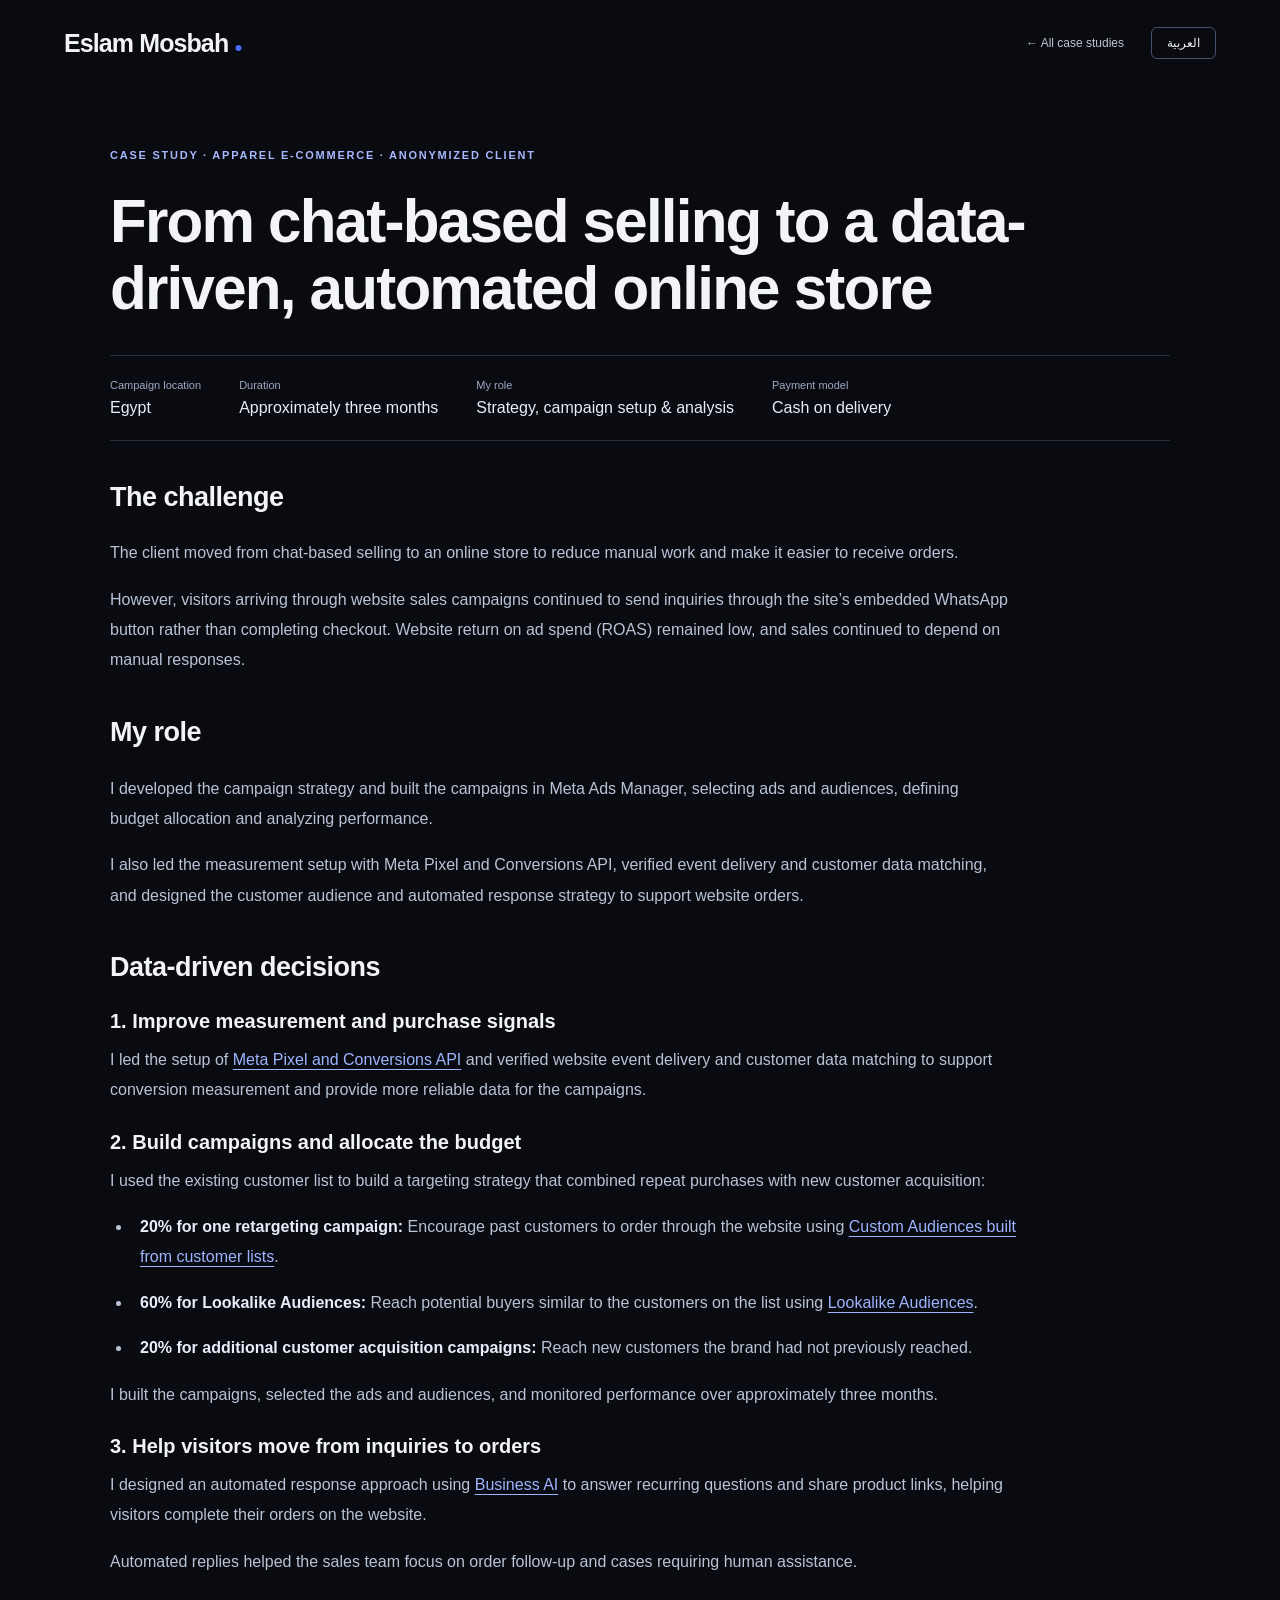
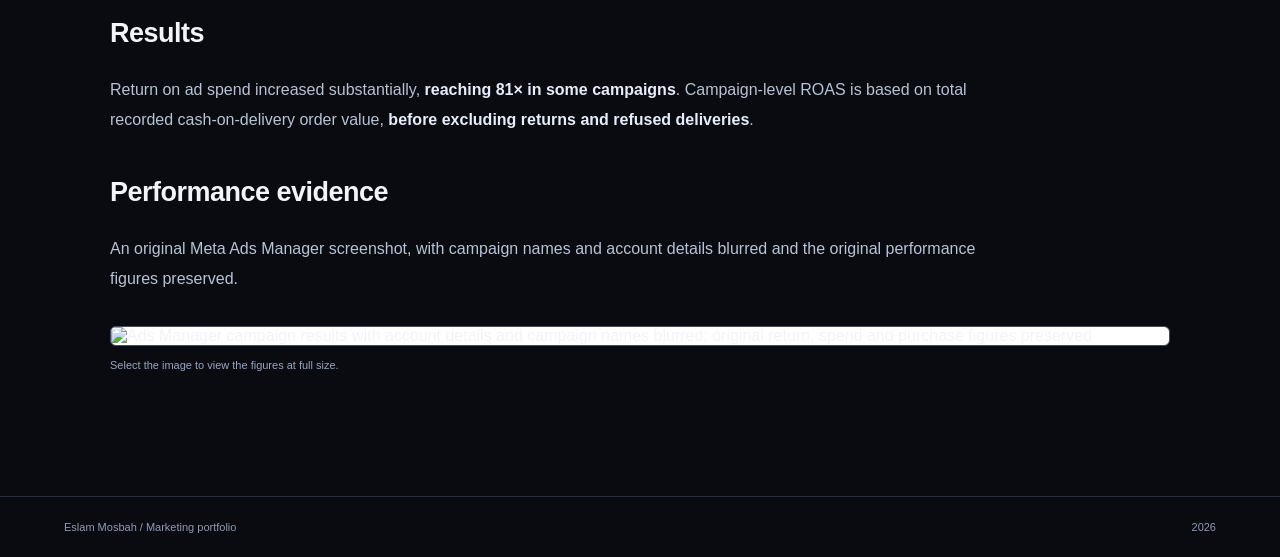
==== commerce-case.html @ dab6ac6f "Publish bilingual marketing portfolio pages" ====
<!doctype html><html lang="en" dir="ltr"><head><meta charset="utf-8"><meta name="viewport" content="width=device-width,initial-scale=1"><title>Data-driven online store case study | Eslam Mosbah</title><meta name="description" content="From chat-based selling to website orders through Meta Pixel, Conversions API, customer audiences and automated responses."><link rel="stylesheet" href="theme.css?v=205c03bab0"></head><body><header><a class="brand" href="index.html">Eslam Mosbah<span>●</span></a><nav><a class="back-link" href="index.html#work">← All case studies</a><button class="filter" id="caseLang" lang="ar">العربية</button></nav></header><main><article class="case-content" id="en">
<div class="eyebrow">CASE STUDY · APPAREL E-COMMERCE · ANONYMIZED CLIENT</div>
<h1>From chat-based selling to a data-driven, automated online store</h1>
<div class="facts"><span>Campaign location <b>Egypt</b></span><span>Duration <b>Approximately three months</b></span><span>My role <b>Strategy, campaign setup &amp; analysis</b></span><span>Payment model <b>Cash on delivery</b></span></div>
<section><h2>The challenge</h2><p>The client moved from chat-based selling to an online store to reduce manual work and make it easier to receive orders.</p><p>However, visitors arriving through website sales campaigns continued to send inquiries through the site’s embedded WhatsApp button rather than completing checkout. Website return on ad spend (ROAS) remained low, and sales continued to depend on manual responses.</p></section>
<section><h2>My role</h2><p>I developed the campaign strategy and built the campaigns in Meta Ads Manager, selecting ads and audiences, defining budget allocation and analyzing performance.</p><p>I also led the measurement setup with Meta Pixel and Conversions API, verified event delivery and customer data matching, and designed the customer audience and automated response strategy to support website orders.</p></section>
<section><h2>Data-driven decisions</h2>
<h3>1. Improve measurement and purchase signals</h3><p>I led the setup of <a class="term-link" href="https://www.facebookblueprint.com/student/activity/714073" target="_blank" rel="noopener noreferrer">Meta Pixel and Conversions API</a> and verified website event delivery and customer data matching to support conversion measurement and provide more reliable data for the campaigns.</p>
<h3>2. Build campaigns and allocate the budget</h3><p>I used the existing customer list to build a targeting strategy that combined repeat purchases with new customer acquisition:</p><ul>
<li><b>20% for one retargeting campaign:</b> Encourage past customers to order through the website using <a class="term-link" href="https://www.facebookblueprint.com/student/path/219694-define-audiences" target="_blank" rel="noopener noreferrer">Custom Audiences built from customer lists</a>.</li>
<li><b>60% for Lookalike Audiences:</b> Reach potential buyers similar to the customers on the list using <a class="term-link" href="https://www.facebookblueprint.com/student/path/219694-define-audiences" target="_blank" rel="noopener noreferrer">Lookalike Audiences</a>.</li>
<li><b>20% for additional customer acquisition campaigns:</b> Reach new customers the brand had not previously reached.</li>
</ul><p>I built the campaigns, selected the ads and audiences, and monitored performance over approximately three months.</p>
<h3>3. Help visitors move from inquiries to orders</h3><p>I designed an automated response approach using <a class="term-link" href="https://about.fb.com/news/2025/07/centralized-campaigns-ai-support-businesses-whatsapp/" target="_blank" rel="noopener noreferrer">Business AI</a> to answer recurring questions and share product links, helping visitors complete their orders on the website.</p><p>Automated replies helped the sales team focus on order follow-up and cases requiring human assistance.</p>
</section>
<section><h2>Results</h2><p>Return on ad spend increased substantially, <b>reaching 81× in some campaigns</b>. Campaign-level ROAS is based on total recorded cash-on-delivery order value, <b>before excluding returns and refused deliveries</b>.</p></section>
<section><h2>Performance evidence</h2><p>An original Meta Ads Manager screenshot, with campaign names and account details blurred and the original performance figures preserved.</p><figure><a href="assets/campaign-results-blurred.png" target="_blank" rel="noopener"><img src="assets/campaign-results-blurred.png" alt="Ads Manager campaign results with account details and campaign names blurred; original return, spend and purchase figures preserved" loading="lazy"></a><figcaption>Select the image to view the figures at full size.</figcaption></figure></section>
</article><article class="case-content" id="ar" hidden>
<div class="eyebrow">دراسة حالة · تجارة إلكترونية للملابس · عميل مجهّل الهوية</div>
<h1>من البيع بالمحادثات إلى متجر إلكتروني مدعوم بالبيانات والأتمتة</h1>
<div class="facts"><span>مكان الحملة <b>مصر</b></span><span>المدة <b>نحو ثلاثة أشهر</b></span><span>دوري <b>الاستراتيجية وبناء الحملات والتحليل</b></span><span>نموذج الدفع <b>الدفع عند الاستلام</b></span></div>
<section><h2>التحدي</h2><p>انتقل العميل من البيع عبر المحادثات إلى متجر إلكتروني بهدف تقليل العمل اليدوي وتسهيل استقبال الطلبات.</p><p>لكن زوار حملات مبيعات الموقع استمروا في إرسال الاستفسارات عبر زر واتساب المدمج في الموقع بدلًا من إتمام الطلب. ظل العائد على الإنفاق الإعلاني منخفضًا، واستمر اعتماد المبيعات على الردود البشرية.</p></section>
<section><h2>دوري</h2><p>وضعتُ استراتيجية الحملات وتولّيتُ بناءها داخل Meta Ads Manager، واختيار الإعلانات والجماهير، وتحديد توزيع الميزانية، وتحليل الأداء.</p><p>قدتُ أيضًا إعداد القياس باستخدام Meta Pixel وConversions API، وتحقّقتُ من وصول الأحداث ومطابقة بيانات العملاء، ووضعتُ استراتيجية توظيف قوائم العملاء وأتمتة الردود لدعم إتمام الطلبات عبر الموقع.</p></section>
<section><h2>القرارات المبنية على البيانات</h2>
<h3>1. تحسين القياس وإشارات الشراء</h3><p>قدتُ ربط <a class="term-link" href="https://www.facebookblueprint.com/student/activity/714073" target="_blank" rel="noopener noreferrer">Meta Pixel وConversions API</a>، وتحقّقتُ من وصول أحداث الموقع ومطابقة بيانات العملاء، لدعم قياس التحويلات وتوفير بيانات أكثر موثوقية للحملات.</p>
<h3>2. بناء الحملات وتوزيع الميزانية</h3><p>وظّفتُ قائمة العملاء السابقين لبناء استراتيجية استهداف تجمع بين إعادة الشراء واستقطاب عملاء جدد:</p><ul>
<li><b>20% لحملة واحدة لإعادة الاستهداف:</b> لتشجيع العملاء السابقين على الطلب عبر الموقع باستخدام <a class="term-link" href="https://www.facebookblueprint.com/student/path/219694-define-audiences" target="_blank" rel="noopener noreferrer">الجماهير المخصصة من قوائم العملاء</a>.</li>
<li><b>60% للجماهير المشابهة:</b> للوصول إلى مشترين محتملين يشبهون العملاء الموجودين في القائمة باستخدام <a class="term-link" href="https://www.facebookblueprint.com/student/path/219694-define-audiences" target="_blank" rel="noopener noreferrer">Lookalike Audiences</a>.</li>
<li><b>20% لحملات استقطاب إضافية:</b> للوصول إلى عملاء جدد لم تصل إليهم العلامة التجارية من قبل.</li>
</ul><p>تولّيتُ بناء الحملات واختيار الإعلانات والجماهير، ومتابعة الأداء خلال فترة امتدت نحو ثلاثة أشهر.</p>
<h3>3. تسهيل الانتقال من الاستفسار إلى الطلب</h3><p>وضعتُ مسارًا لأتمتة الردود باستخدام <a class="term-link" href="https://about.fb.com/news/2025/07/centralized-campaigns-ai-support-businesses-whatsapp/" target="_blank" rel="noopener noreferrer">Business AI</a> للإجابة عن الأسئلة المتكررة وإرسال روابط المنتجات، بما يساعد الزوار على استكمال طلباتهم عبر الموقع.</p><p>ساعدت أتمتة الردود على توجيه وقت فريق المبيعات إلى متابعة الطلبات والحالات التي تحتاج إلى تدخل بشري.</p>
</section>
<section><h2>النتائج</h2><p>ارتفع العائد على الإنفاق الإعلاني بصورة كبيرة، ووصل في بعض الحملات إلى <b>81×</b>. يُحسب العائد على مستوى الحملات من إجمالي قيمة الطلبات المسجّلة بنظام الدفع عند الاستلام، <b>قبل استبعاد المرتجعات والطلبات المرفوض استلامها</b>.</p></section>
<section><h2>دليل الأداء</h2><p>صورة أصلية من Meta Ads Manager، مع تمويه أسماء الحملات وبيانات الحساب، والإبقاء على أرقام الأداء الأصلية.</p><figure><a href="assets/campaign-results-blurred.png" target="_blank" rel="noopener"><img src="assets/campaign-results-blurred.png" alt="نتائج مدير الإعلانات بعد تمويه أسماء الحملات والحساب، مع إبقاء العائد والإنفاق والمشتريات كما في الأصل" loading="lazy"></a><figcaption>اضغط على الصورة لعرض الأرقام بالحجم الكامل.</figcaption></figure></section>
</article></main><footer><span id="foot">Eslam Mosbah / Marketing portfolio</span><span>2026</span></footer><script>let lang="en";function changeLang(next){lang=next;document.documentElement.lang=lang;document.documentElement.dir=lang==="ar"?"rtl":"ltr";document.getElementById("en").hidden=lang!=="en";document.getElementById("ar").hidden=lang!=="ar";const b=document.getElementById("caseLang");b.textContent=lang==="en"?"العربية":"English";b.lang=lang==="en"?"ar":"en";b.setAttribute("aria-label",lang==="en"?"التبديل إلى العربية":"Switch to English");document.querySelector(".brand").firstChild.textContent=lang==="en"?"Eslam Mosbah":"إسلام مصباح";document.querySelector(".back-link").textContent=lang==="en"?"← All case studies":"جميع دراسات الحالة →";document.querySelector(".back-link").href=lang==="ar"?"index.html?lang=ar#work":"index.html#work";document.querySelector(".brand").href=lang==="ar"?"index.html?lang=ar":"index.html";document.getElementById("foot").textContent=lang==="en"?"Eslam Mosbah / Marketing portfolio":"إسلام مصباح / بورتفوليو تسويقي";document.title=lang==="en"?"Data-driven online store case study | Eslam Mosbah":"دراسة حالة متجر مدعوم بالبيانات والأتمتة | إسلام مصباح";history.replaceState(null,"",lang==="ar"?"?lang=ar":location.pathname)}document.getElementById("caseLang").onclick=()=>changeLang(lang==="en"?"ar":"en");changeLang(new URLSearchParams(location.search).get("lang")==="ar"?"ar":"en");</script></body></html>
---- theme.css ----
@import url('https://fonts.googleapis.com/css2?family=Barlow+Condensed:wght@600;700&family=IBM+Plex+Sans+Arabic:wght@400;500;600;700&display=swap');
:root{--bg:#090b10;--panel:#11151e;--ink:#f2f4fa;--muted:#a4adbd;--accent:#4c6bff;--pale:#a8b8ff;--line:#28303e;--font:Arial,sans-serif}*{box-sizing:border-box}html{scroll-behavior:smooth;scroll-padding-top:25px}body{margin:0;background:var(--bg);color:var(--ink);font-family:var(--font);-webkit-font-smoothing:antialiased}html[lang=ar]{--font:'IBM Plex Sans Arabic',Tahoma,sans-serif}a{color:inherit;text-decoration:none}button,input,textarea{font:inherit}button{cursor:pointer}a:focus-visible,button:focus-visible{outline:3px solid #a8b8ff;outline-offset:6px}button:disabled{cursor:not-allowed}::selection{background:#4c6bff;color:white}.topnote{font-size:11px;color:#b0b9ce;border-bottom:1px solid var(--line);padding:11px 5%;text-align:center;letter-spacing:.035em}header{max-width:1440px;margin:auto;display:flex;align-items:center;justify-content:space-between;gap:25px;padding:27px 5%}.brand{font-weight:700;letter-spacing:-.9px;font-size:25px;white-space:nowrap}.brand span{font-size:14px;color:var(--accent);margin-inline-start:6px}nav{display:flex;align-items:center;gap:27px;font-size:13px}nav a{color:#bcc3d2}nav a:hover{color:white}.filter{color:var(--ink);background:transparent;border:1px solid #46516a;border-radius:6px;padding:8px 15px;font-size:12px}main{max-width:1440px;padding:0 5%;margin:auto}.hero{display:grid;grid-template-columns:1.45fr 1fr;align-items:center;gap:7%;padding:75px 0 90px}.eyebrow{font-size:11px;letter-spacing:.16em;line-height:1.8;color:var(--pale);font-weight:600}h1,h2,h3,p{margin-top:0}h1{font-family:'Barlow Condensed',Arial,sans-serif;font-size:clamp(65px,7.8vw,112px);font-weight:700;line-height:.98;letter-spacing:-2px;margin:24px 0 30px}h1 em{font-style:normal;color:#6d88ff}html[lang=ar] h1{font-family:var(--font);font-size:clamp(45px,5.7vw,80px);line-height:1.35;letter-spacing:-1.3px}p{color:var(--muted);font-size:16px;line-height:1.8}.intro{max-width:550px;font-size:17px;margin-bottom:24px}.cta{display:inline-flex;align-items:center;justify-content:center;gap:28px;background:var(--accent);color:white;border:1px solid var(--accent);padding:15px 23px;font-size:14px;font-weight:700;border-radius:5px;transition:background .2s,transform .2s}.cta:hover{background:#3856e9;transform:translateY(-2px)}.cv-link{display:inline-block;color:#c7d2ff;font-size:12px;padding:15px 0;text-decoration:underline;text-underline-offset:6px;margin-inline-start:22px}.art{direction:ltr;background:linear-gradient(150deg,#141c38,#10141e 65%);border:1px solid #394b80;padding:25px 27px;min-height:415px;position:relative;overflow:hidden;box-shadow:12px 12px 0 #101831}.art:after{content:'';position:absolute;width:180px;height:180px;right:-100px;top:30px;border:35px solid #4c6bff20;border-radius:50%;pointer-events:none}.strategy-top{display:flex;justify-content:space-between;align-items:center;font:10px Arial;letter-spacing:.13em;color:#a7b7ec;border-bottom:1px solid #33405e;padding-bottom:22px}.status-dot{width:7px;height:7px;background:#7690ff;border-radius:50%;box-shadow:0 0 20px #4c6bff}.strategy-statement{font-size:25px;color:#e4e9f7;line-height:1.5;margin:28px 0 24px;letter-spacing:-.6px}.strategy-statement b{color:#90a5ff}.strategy-route>div{display:flex;align-items:center;gap:18px;border-top:1px solid #2c3852;padding:15px 0}.strategy-route span{font:11px Arial;color:#8096e0}.strategy-route strong{font-size:14px;font-weight:500}.strategy-bottom{font:9px Arial;color:#8290aa;letter-spacing:.1em;margin-top:17px}html[lang=ar] .art{direction:rtl}.strip{display:flex;align-items:center;justify-content:space-between;gap:20px;border-block:1px solid var(--line);padding:22px 0;font-size:12px;color:#b6c1dc}.strip span:last-child{color:#879eff}.section{padding:90px 0}.sectionhead{display:flex;justify-content:space-between;align-items:end;margin-bottom:35px}h2{font-size:clamp(29px,3.6vw,47px);line-height:1.25;letter-spacing:-1.2px;margin:12px 0 24px}.featured-case{display:grid;grid-template-columns:.9fr 1.1fr;gap:45px;padding:30px 0;border-top:1px solid var(--line);align-items:center}.featured-case:last-child{border-bottom:1px solid var(--line)}.featured-case>div:last-child{padding:5px 16px 5px 0;min-width:0}.featured-case h3{font-size:clamp(24px,2.55vw,35px);line-height:1.27;letter-spacing:-.7px;margin:16px 0}.featured-case p{font-size:14px;line-height:1.8;margin:0 0 16px;max-width:600px}.featured-case strong{display:block;color:#bdcaff;font-size:13px;line-height:1.8;font-weight:500;max-width:600px}.featured-case .read-case{margin:22px 0 0;font-size:12px;font-weight:700;color:white;text-decoration:underline;text-underline-offset:6px}.case-poster{min-height:300px;padding:25px 28px;display:flex;flex-direction:column;justify-content:space-between;position:relative;overflow:hidden;transition:transform .3s,border-color .3s;border:1px solid transparent}.featured-case:hover .case-poster{transform:translateY(-4px);border-color:#8398ff}.poster-top{display:flex;justify-content:space-between;font:10px Arial;letter-spacing:.12em}.poster-top span:last-child{font-size:20px;line-height:.5}.poster-main{display:flex;flex-direction:column;position:relative;z-index:1}.poster-value{font-family:'Barlow Condensed',Arial,sans-serif;font-size:105px;line-height:1.1;letter-spacing:-3px;font-weight:700;text-align:start}.poster-label{font-size:14px;margin-top:5px}.poster-bottom{font:10px Arial;letter-spacing:.05em;padding-top:20px}.creative{background:#4058df;color:#fff}.creative:after{content:'';position:absolute;width:220px;height:220px;border:1px solid #a9b5ff70;border-radius:50%;right:-60px;top:45px;box-shadow:0 0 0 28px #91a1ff15,0 0 0 58px #91a1ff10}.commerce{background:#141b2b;color:#a4b6ff;border-color:#303f63}.commerce:after{content:'';position:absolute;bottom:0;right:20px;width:120px;height:230px;border-right:28px solid #4c6bff22;border-left:28px solid #4c6bff14;transform:skewY(-18deg)}.measurement{background:#b8c8ff;color:#111d47}.measurement:after{content:'';position:absolute;width:200px;height:200px;border:1px solid #233f8d35;right:-60px;top:55px;transform:rotate(45deg)}.measurement .poster-value{font-size:95px}.about{display:grid;grid-template-columns:1fr 1.2fr;gap:55px;padding:60px 45px;background:#111722;border-top:3px solid var(--accent);margin:10px 0 0}.about h2{font-size:35px;line-height:1.35}.about p{font-size:15px;color:#bcc5d6}.about>.cv-link{grid-column:1/-1;margin:0}.steps{display:grid;grid-template-columns:repeat(3,1fr);gap:38px;margin-top:40px}.step{padding-top:20px;border-top:1px solid var(--line)}.step span{color:#829bff;font-size:11px}.step h3{font-size:22px;margin:18px 0 12px}.step p{font-size:14px}.contact{padding:50px 0 90px;max-width:850px;margin:auto}.contact h2{font-size:44px}.contact p{max-width:630px}.linkedin-link{display:inline-block;color:#a3b6ff;font-size:14px;text-decoration:underline;text-underline-offset:6px;margin:0 0 30px}#contactForm{padding:30px;background:#10151f;border:1px solid #303b52}.contact-fields{display:grid;grid-template-columns:1fr 1fr;gap:22px;margin-bottom:22px}#contactForm label{display:block;font-size:13px;margin-bottom:10px;color:#dee5f4}#contactForm input:not([type=hidden]),#contactForm textarea{display:block;width:100%;font:inherit;border:1px solid #3a4660;border-radius:3px;padding:13px;color:white;background:#090d15;box-sizing:border-box}#contactForm textarea{resize:vertical;margin-bottom:15px}#contactForm input:focus,#contactForm textarea:focus{outline:2px solid #7d97ff;outline-offset:2px}#contactForm .form-note{font-size:11px;color:#929fb7;line-height:1.8;margin:10px 0 23px}#contactForm .cta{font:inherit;font-size:14px}#contactForm button:disabled{opacity:.5;cursor:not-allowed}.form-trap{display:none}#contactStatus{background:#1b2b52;color:#d0dcff;font-size:14px;padding:16px}footer{display:flex;gap:25px;justify-content:space-between;padding:24px 5%;border-top:1px solid var(--line);font-size:11px;color:#8d9bb3;max-width:1440px;margin:auto}[hidden]{display:none!important}
/* Case pages share the visual identity while keeping evidence unmodified. */
.case-content{max-width:1060px;margin:auto;padding:60px 0 80px}.case-content h1{font-family:Arial,sans-serif;font-size:clamp(37px,4.7vw,65px);line-height:1.12;letter-spacing:-1.8px;max-width:1020px;margin:22px 0 28px}html[lang=ar] .case-content h1{font-family:var(--font);font-size:clamp(34px,4.3vw,56px);line-height:1.45;letter-spacing:-.7px}.case-content .lead{font-size:18px;max-width:800px}.facts{display:flex;flex-wrap:wrap;gap:38px;border-block:1px solid var(--line);padding:23px 0;margin:32px 0 40px}.facts span{font-size:11px;color:#9caac3}.facts b{display:block;font-size:16px;color:#e4ebfa;margin-top:8px;font-weight:500}.case-content section{margin:40px 0}.case-content h2{font-size:27px;letter-spacing:-.5px}.case-content p,.case-content li{font-size:16px;line-height:1.9;max-width:900px;color:#b8c3d6}.case-content b{color:#e7edfb}.case-content ul{padding-inline-start:22px}.case-content li{margin:15px 0;padding-inline-start:8px}.term-link{color:#9eb4ff;text-decoration:underline;text-underline-offset:4px}.term-link:hover{color:white}figure{margin:32px 0}figure img{width:100%;height:auto;display:block;border:1px solid #3d4c66;border-radius:6px;background:#fff}figcaption{color:#97a6c0;font-size:11px;line-height:1.8;margin-top:10px}.table-wrap{overflow-x:auto}table{width:100%;border-collapse:collapse;text-align:start;font-size:14px}td,th{text-align:start;padding:17px;border-bottom:1px solid var(--line)}th{background:#18213a;color:#d2ddfa}td{color:#b3c1d9}.back-link{font-size:12px}.case-content h3{font-size:20px;margin:25px 0 12px}html[lang=ar] h2,html[lang=ar] h3{letter-spacing:0}html,body{overflow-x:clip}
@media(prefers-reduced-motion:reduce){html{scroll-behavior:auto}*,*:before,*:after{transition:none!important;animation:none!important}}
@media(max-width:1000px){.hero{gap:5%;grid-template-columns:1.2fr 1fr}.hero .cv-link{display:block;margin-inline-start:0}h1{font-size:80px}.art{padding:24px 20px;min-height:380px}.strategy-statement{font-size:22px}.featured-case{gap:30px}.poster-value{font-size:88px}.measurement .poster-value{font-size:80px}.about{gap:30px;padding:40px 30px}}
@media(max-width:700px){header{padding:22px 5%;gap:18px;flex-wrap:wrap}.brand{font-size:22px}nav{gap:18px;font-size:12px}.topnote{font-size:10px}.hero{grid-template-columns:1fr;padding:45px 0 50px;gap:40px}.hero h1{font-size:clamp(64px,13vw,88px);letter-spacing:-1.3px}.intro{font-size:15px}.hero .cv-link{display:inline-block;margin-inline-start:15px;font-size:11px}.art{min-height:350px;box-shadow:7px 7px 0 #101831}.strategy-statement{font-size:25px}.strip{flex-wrap:wrap;gap:15px;font-size:11px;padding:20px 0}.strip span{width:calc(50% - 10px)}.section{padding:60px 0}h2{font-size:34px}.featured-case{grid-template-columns:1fr;gap:22px;padding:25px 0 32px}.featured-case>div:last-child{padding:0}.featured-case h3{font-size:28px}.case-poster{min-height:270px}.poster-value{font-size:104px}.measurement .poster-value{font-size:90px}.about{grid-template-columns:1fr;padding:32px 24px;gap:18px}.about h2{font-size:30px;margin-bottom:0}.about>.cv-link{grid-column:auto}.steps{grid-template-columns:1fr;gap:18px}.step{padding-top:16px}.contact{padding:10px 0 65px}.contact h2{font-size:34px}#contactForm{padding:24px 20px}.contact-fields{grid-template-columns:1fr;gap:20px}.case-content{padding-top:38px}.case-content h1{font-size:38px;letter-spacing:-1px}.case-content h2{font-size:25px}.case-content p,.case-content li{font-size:15px}.facts{gap:22px}.facts span{flex-basis:calc(50% - 12px)}footer{flex-wrap:wrap;line-height:1.6}.eyebrow{font-size:10px}html[lang=ar] .hero h1{font-size:47px;line-height:1.4}html[lang=ar] .case-content h1{font-size:34px}}
@media(max-width:390px){nav{gap:13px}.hero .cv-link{display:block;margin-inline-start:0}.brand{font-size:21px}.poster-value{font-size:90px}.measurement .poster-value{font-size:78px}.case-poster{padding:22px}.hero h1{font-size:61px}}

/* Career scope sits beside the case studies as factual hiring context. */
.experience-highlights{display:grid;grid-template-columns:1fr 1fr 1.35fr;gap:30px;border-block:1px solid var(--line);padding:28px 0}.experience-highlights>div{display:flex;flex-direction:column;gap:10px;min-width:0}.experience-highlights strong{color:#b5c5ff;font-size:clamp(23px,2.5vw,34px);font-weight:600;line-height:1.25;text-align:start}.experience-highlights span{font-size:12px;line-height:1.8;color:var(--muted)}@media(max-width:700px){.experience-highlights{grid-template-columns:1fr;gap:22px;padding:25px 0}.experience-highlights>div+div{border-top:1px solid var(--line);padding-top:20px}.experience-highlights strong{font-size:28px}}
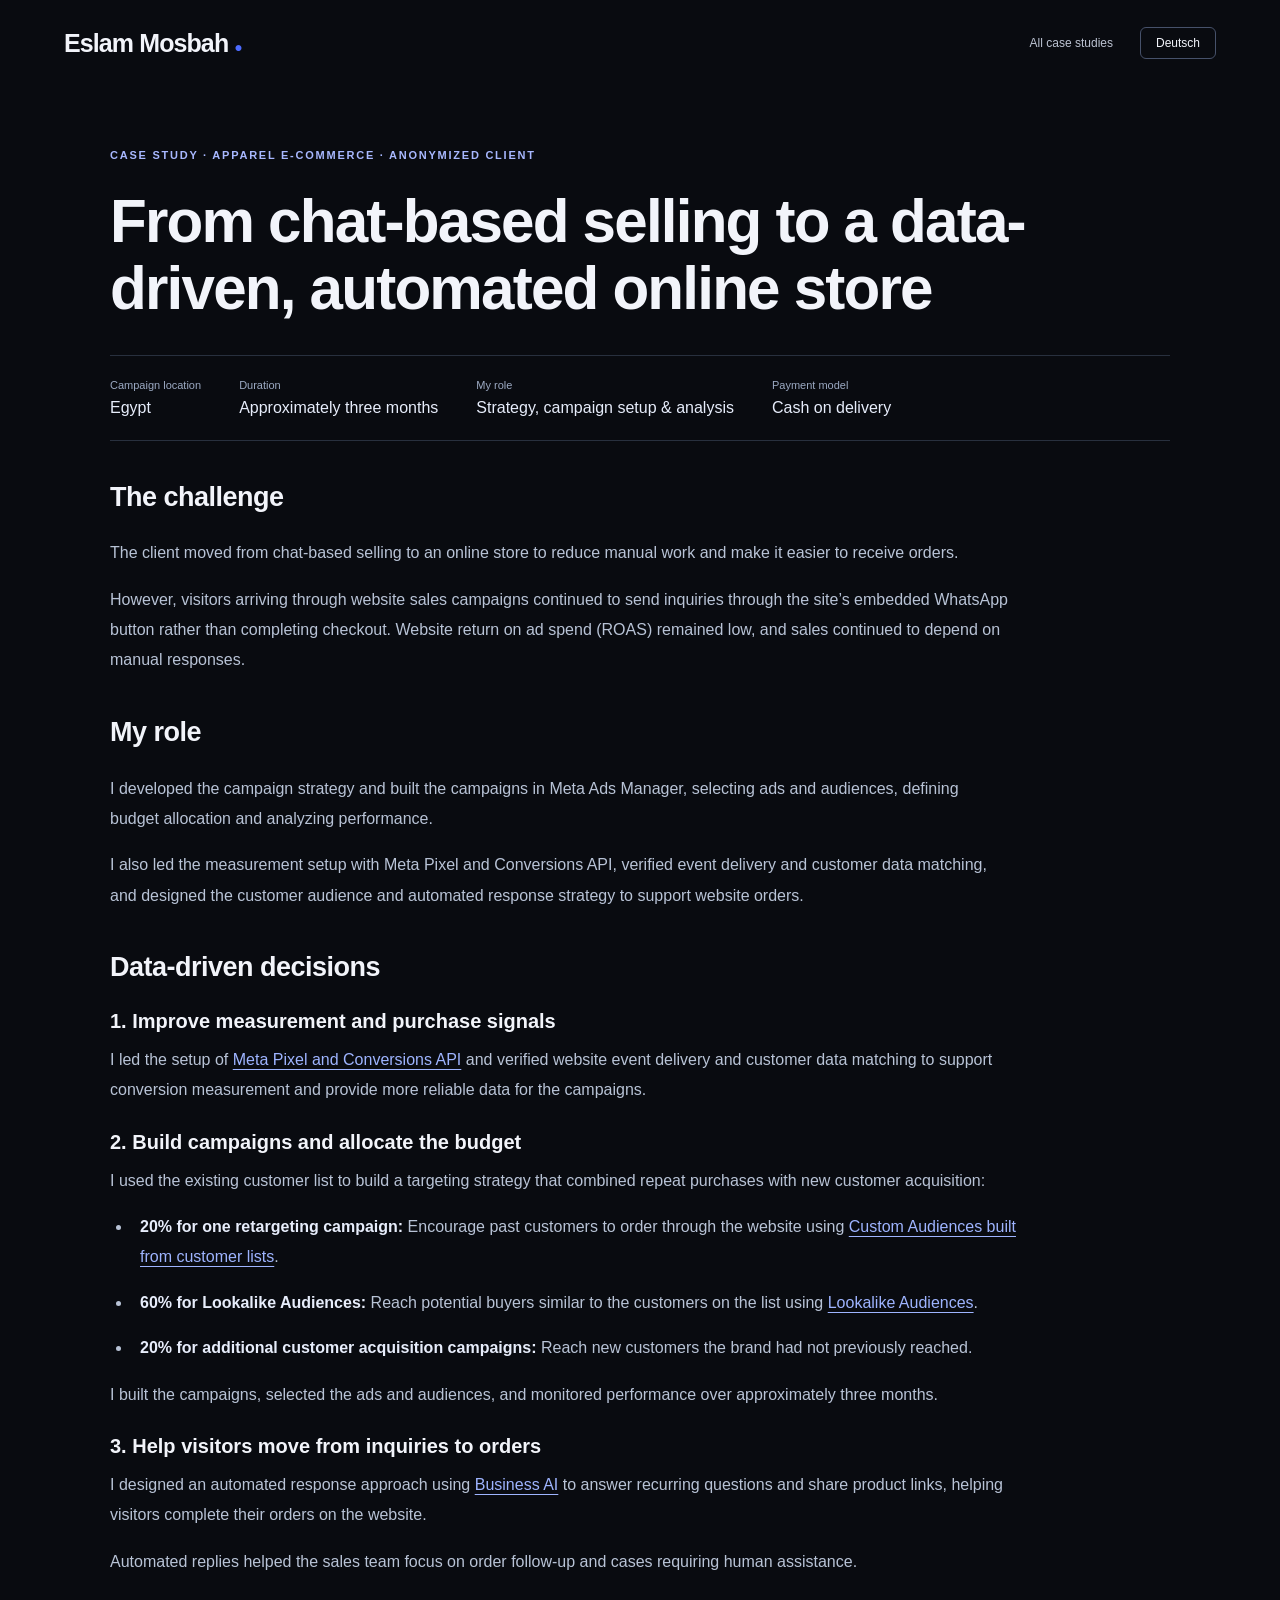
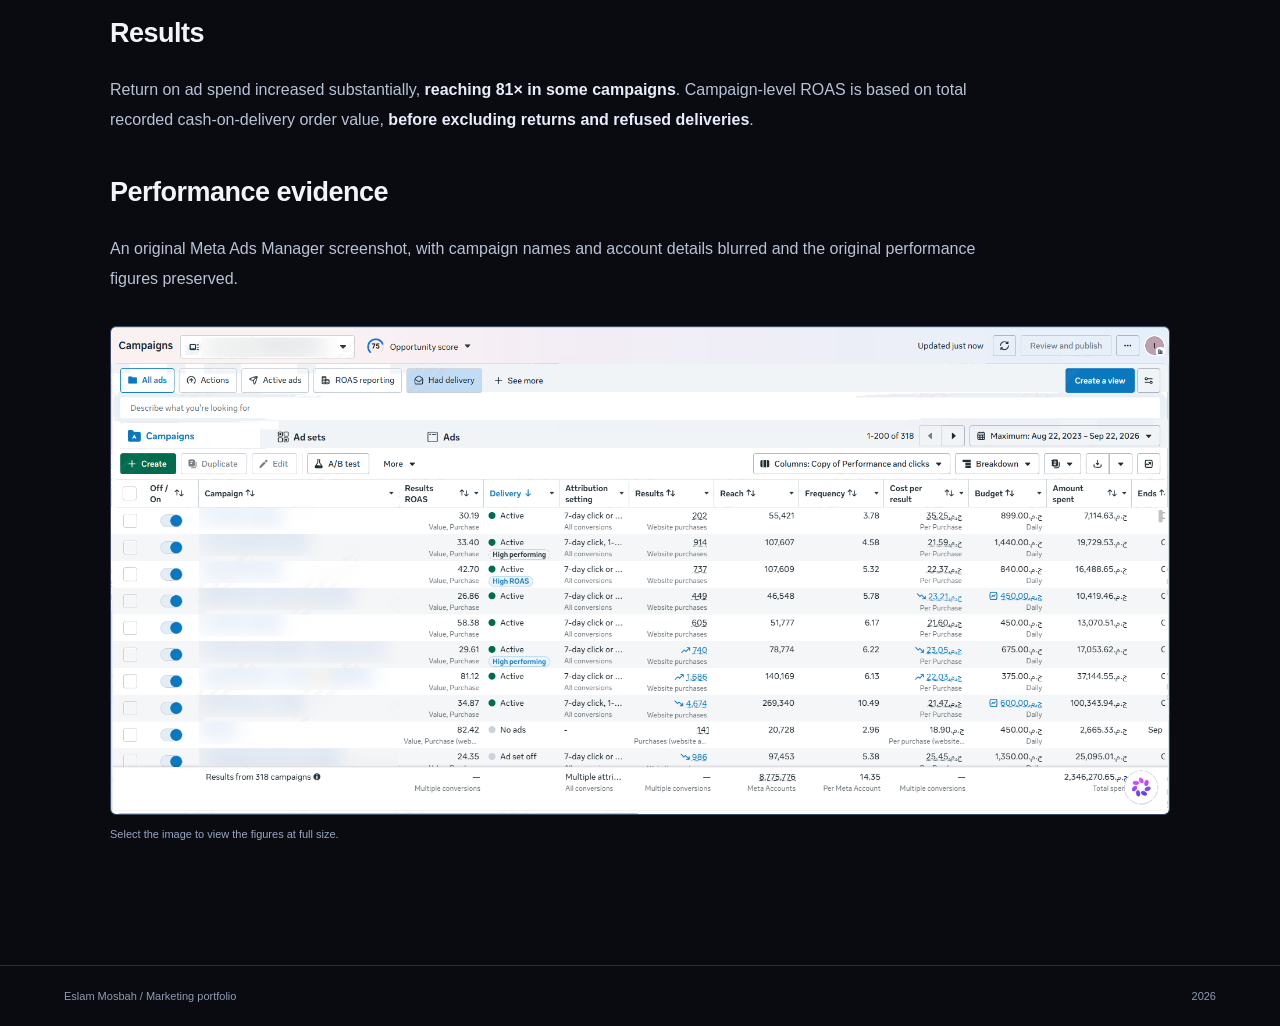
==== commit 0a1894e6: "Add German language; keep English default and archive Arabic in place" ====
--- a/commerce-case.html
+++ b/commerce-case.html
@@ -1,4 +1,4 @@
-<!doctype html><html lang="en" dir="ltr"><head><meta charset="utf-8"><meta name="viewport" content="width=device-width,initial-scale=1"><title>Data-driven online store case study | Eslam Mosbah</title><meta name="description" content="From chat-based selling to website orders through Meta Pixel, Conversions API, customer audiences and automated responses."><link rel="stylesheet" href="theme.css?v=205c03bab0"></head><body><header><a class="brand" href="index.html">Eslam Mosbah<span>●</span></a><nav><a class="back-link" href="index.html#work">← All case studies</a><button class="filter" id="caseLang" lang="ar">العربية</button></nav></header><main><article class="case-content" id="en">
+<!doctype html><html lang="en" dir="ltr"><head><meta charset="utf-8"><meta name="viewport" content="width=device-width,initial-scale=1"><title>Data-driven online store case study | Eslam Mosbah</title><meta name="description" content="From chat-based selling to website orders through Meta Pixel, Conversions API, customer audiences and automated responses."><link rel="stylesheet" href="theme.css?v=205c03bab0"></head><body data-title-en="Data-driven online store case study | Eslam Mosbah" data-title-de="Vom Verkauf per Chat zum datenbasierten, automatisierten Onlineshop | Eslam Mosbah"><header><a class="brand" href="index.html">Eslam Mosbah<span>●</span></a><nav><a class="back-link" href="index.html#work">← All case studies</a><button class="filter" id="caseLang" lang="de" aria-label="Switch to German">Deutsch</button></nav></header><main><article class="case-content" id="en">
 <div class="eyebrow">CASE STUDY · APPAREL E-COMMERCE · ANONYMIZED CLIENT</div>
 <h1>From chat-based selling to a data-driven, automated online store</h1>
 <div class="facts"><span>Campaign location <b>Egypt</b></span><span>Duration <b>Approximately three months</b></span><span>My role <b>Strategy, campaign setup &amp; analysis</b></span><span>Payment model <b>Cash on delivery</b></span></div>
@@ -15,6 +15,23 @@
 </section>
 <section><h2>Results</h2><p>Return on ad spend increased substantially, <b>reaching 81× in some campaigns</b>. Campaign-level ROAS is based on total recorded cash-on-delivery order value, <b>before excluding returns and refused deliveries</b>.</p></section>
 <section><h2>Performance evidence</h2><p>An original Meta Ads Manager screenshot, with campaign names and account details blurred and the original performance figures preserved.</p><figure><a href="assets/campaign-results-blurred.png" target="_blank" rel="noopener"><img src="assets/campaign-results-blurred.png" alt="Ads Manager campaign results with account details and campaign names blurred; original return, spend and purchase figures preserved" loading="lazy"></a><figcaption>Select the image to view the figures at full size.</figcaption></figure></section>
+</article><article class="case-content" id="de" lang="de" hidden="hidden">
+<div class="eyebrow">FALLSTUDIE · MODE-E-COMMERCE · ANONYMISIERTER KUNDE</div>
+<h1>Vom Verkauf per Chat zum datenbasierten, automatisierten Onlineshop</h1>
+<div class="facts"><span>Kampagnenmarkt <b>Ägypten</b></span><span>Dauer <b>Etwa drei Monate</b></span><span>Meine Rolle <b>Strategie, Kampagnenaufbau und Analyse</b></span><span>Zahlungsmodell <b>Nachnahme</b></span></div>
+<section><h2>Die Herausforderung</h2><p>Der Kunde wechselte vom Verkauf per Chat zu einem Onlineshop, um manuelle Arbeit zu reduzieren und Bestellungen einfacher entgegenzunehmen.</p><p>Besucher aus Website-Verkaufskampagnen nutzten jedoch weiterhin den integrierten WhatsApp-Button für Anfragen, statt den Kauf abzuschließen. Der Website-ROAS blieb niedrig, und Verkäufe waren weiterhin auf manuelle Antworten angewiesen.</p></section>
+<section><h2>Meine Rolle</h2><p>Ich entwickelte die Kampagnenstrategie und baute die Kampagnen im Meta Ads Manager auf. Dabei wählte ich Anzeigen und Zielgruppen aus, legte die Budgetverteilung fest und analysierte die Performance.</p><p>Außerdem leitete ich die Einrichtung der Messung mit Meta Pixel und Conversions API, prüfte die Übermittlung der Events und den Abgleich der Kundendaten und entwickelte die Zielgruppen- und Antwortautomatisierungsstrategie zur Unterstützung von Website-Bestellungen.</p></section>
+<section><h2>Datenbasierte Entscheidungen</h2>
+<h3>1. Messung und Kaufsignale verbessern</h3><p>Ich leitete die Einrichtung von <a class="term-link" href="https://www.facebookblueprint.com/student/activity/714073" target="_blank" rel="noopener noreferrer">Meta Pixel und Conversions API</a> und prüfte die Übermittlung der Website-Events sowie den Abgleich der Kundendaten. So unterstützten wir die Conversion-Messung und stellten verlässlichere Daten für die Kampagnen bereit.</p>
+<h3>2. Kampagnen aufbauen und Budget verteilen</h3><p>Auf Basis der bestehenden Kundenliste entwickelte ich eine Targeting-Strategie, die Wiederkäufe und Neukundengewinnung verband:</p><ul>
+<li><b>20 % für eine Retargeting-Kampagne:</b> Bisherige Kunden zu Bestellungen über die Website motivieren, mithilfe von <a class="term-link" href="https://www.facebookblueprint.com/student/path/219694-define-audiences" target="_blank" rel="noopener noreferrer">Custom Audiences aus Kundenlisten</a>.</li>
+<li><b>60 % für Lookalike Audiences:</b> Potenzielle Käufer erreichen, die den Kunden auf der Liste ähneln, mithilfe von <a class="term-link" href="https://www.facebookblueprint.com/student/path/219694-define-audiences" target="_blank" rel="noopener noreferrer">Lookalike Audiences</a>.</li>
+<li><b>20 % für weitere Kampagnen zur Neukundengewinnung:</b> Neue Kunden erreichen, die die Marke bisher nicht erreicht hatte.</li>
+</ul><p>Ich baute die Kampagnen auf, wählte Anzeigen und Zielgruppen aus und überwachte die Performance über etwa drei Monate.</p>
+<h3>3. Besucher von der Anfrage zur Bestellung führen</h3><p>Ich entwickelte einen automatisierten Antwortansatz mit <a class="term-link" href="https://about.fb.com/news/2025/07/centralized-campaigns-ai-support-businesses-whatsapp/" target="_blank" rel="noopener noreferrer">Business AI</a> zur Beantwortung wiederkehrender Fragen und zum Teilen von Produktlinks. Dies unterstützte Besucher beim Abschluss ihrer Website-Bestellungen.</p><p>Automatisierte Antworten halfen dem Vertriebsteam, sich auf die Bestellnachverfolgung und Fälle mit persönlichem Betreuungsbedarf zu konzentrieren.</p>
+</section>
+<section><h2>Ergebnisse</h2><p>Der Return on Ad Spend stieg deutlich und <b>erreichte in einigen Kampagnen 81×</b>. Der ROAS auf Kampagnenebene basiert auf dem gesamten erfassten Bestellwert bei Nachnahme, <b>vor Abzug von Retouren und verweigerten Annahmen</b>.</p></section>
+<section><h2>Performance-Nachweis</h2><p>Originalaufnahme aus dem Meta Ads Manager mit unkenntlich gemachten Kampagnennamen und Kontodaten. Die ursprünglichen Performance-Zahlen sind erhalten.</p><figure><a href="assets/campaign-results-blurred.png" target="_blank" rel="noopener"><img src="assets/campaign-results-blurred.png" alt="Kampagnennachweis mit unkenntlich gemachten Kundendaten" loading="lazy"></a><figcaption>Bild auswählen, um die Zahlen in voller Größe anzusehen.</figcaption></figure></section>
 </article><article class="case-content" id="ar" hidden>
 <div class="eyebrow">دراسة حالة · تجارة إلكترونية للملابس · عميل مجهّل الهوية</div>
 <h1>من البيع بالمحادثات إلى متجر إلكتروني مدعوم بالبيانات والأتمتة</h1>
@@ -32,4 +49,4 @@
 </section>
 <section><h2>النتائج</h2><p>ارتفع العائد على الإنفاق الإعلاني بصورة كبيرة، ووصل في بعض الحملات إلى <b>81×</b>. يُحسب العائد على مستوى الحملات من إجمالي قيمة الطلبات المسجّلة بنظام الدفع عند الاستلام، <b>قبل استبعاد المرتجعات والطلبات المرفوض استلامها</b>.</p></section>
 <section><h2>دليل الأداء</h2><p>صورة أصلية من Meta Ads Manager، مع تمويه أسماء الحملات وبيانات الحساب، والإبقاء على أرقام الأداء الأصلية.</p><figure><a href="assets/campaign-results-blurred.png" target="_blank" rel="noopener"><img src="assets/campaign-results-blurred.png" alt="نتائج مدير الإعلانات بعد تمويه أسماء الحملات والحساب، مع إبقاء العائد والإنفاق والمشتريات كما في الأصل" loading="lazy"></a><figcaption>اضغط على الصورة لعرض الأرقام بالحجم الكامل.</figcaption></figure></section>
-</article></main><footer><span id="foot">Eslam Mosbah / Marketing portfolio</span><span>2026</span></footer><script>let lang="en";function changeLang(next){lang=next;document.documentElement.lang=lang;document.documentElement.dir=lang==="ar"?"rtl":"ltr";document.getElementById("en").hidden=lang!=="en";document.getElementById("ar").hidden=lang!=="ar";const b=document.getElementById("caseLang");b.textContent=lang==="en"?"العربية":"English";b.lang=lang==="en"?"ar":"en";b.setAttribute("aria-label",lang==="en"?"التبديل إلى العربية":"Switch to English");document.querySelector(".brand").firstChild.textContent=lang==="en"?"Eslam Mosbah":"إسلام مصباح";document.querySelector(".back-link").textContent=lang==="en"?"← All case studies":"جميع دراسات الحالة →";document.querySelector(".back-link").href=lang==="ar"?"index.html?lang=ar#work":"index.html#work";document.querySelector(".brand").href=lang==="ar"?"index.html?lang=ar":"index.html";document.getElementById("foot").textContent=lang==="en"?"Eslam Mosbah / Marketing portfolio":"إسلام مصباح / بورتفوليو تسويقي";document.title=lang==="en"?"Data-driven online store case study | Eslam Mosbah":"دراسة حالة متجر مدعوم بالبيانات والأتمتة | إسلام مصباح";history.replaceState(null,"",lang==="ar"?"?lang=ar":location.pathname)}document.getElementById("caseLang").onclick=()=>changeLang(lang==="en"?"ar":"en");changeLang(new URLSearchParams(location.search).get("lang")==="ar"?"ar":"en");</script></body></html>+</article></main><footer><span id="foot">Eslam Mosbah / Marketing portfolio</span><span>2026</span></footer><script src="case-languages.js?v=317f58d99b"></script></body></html>
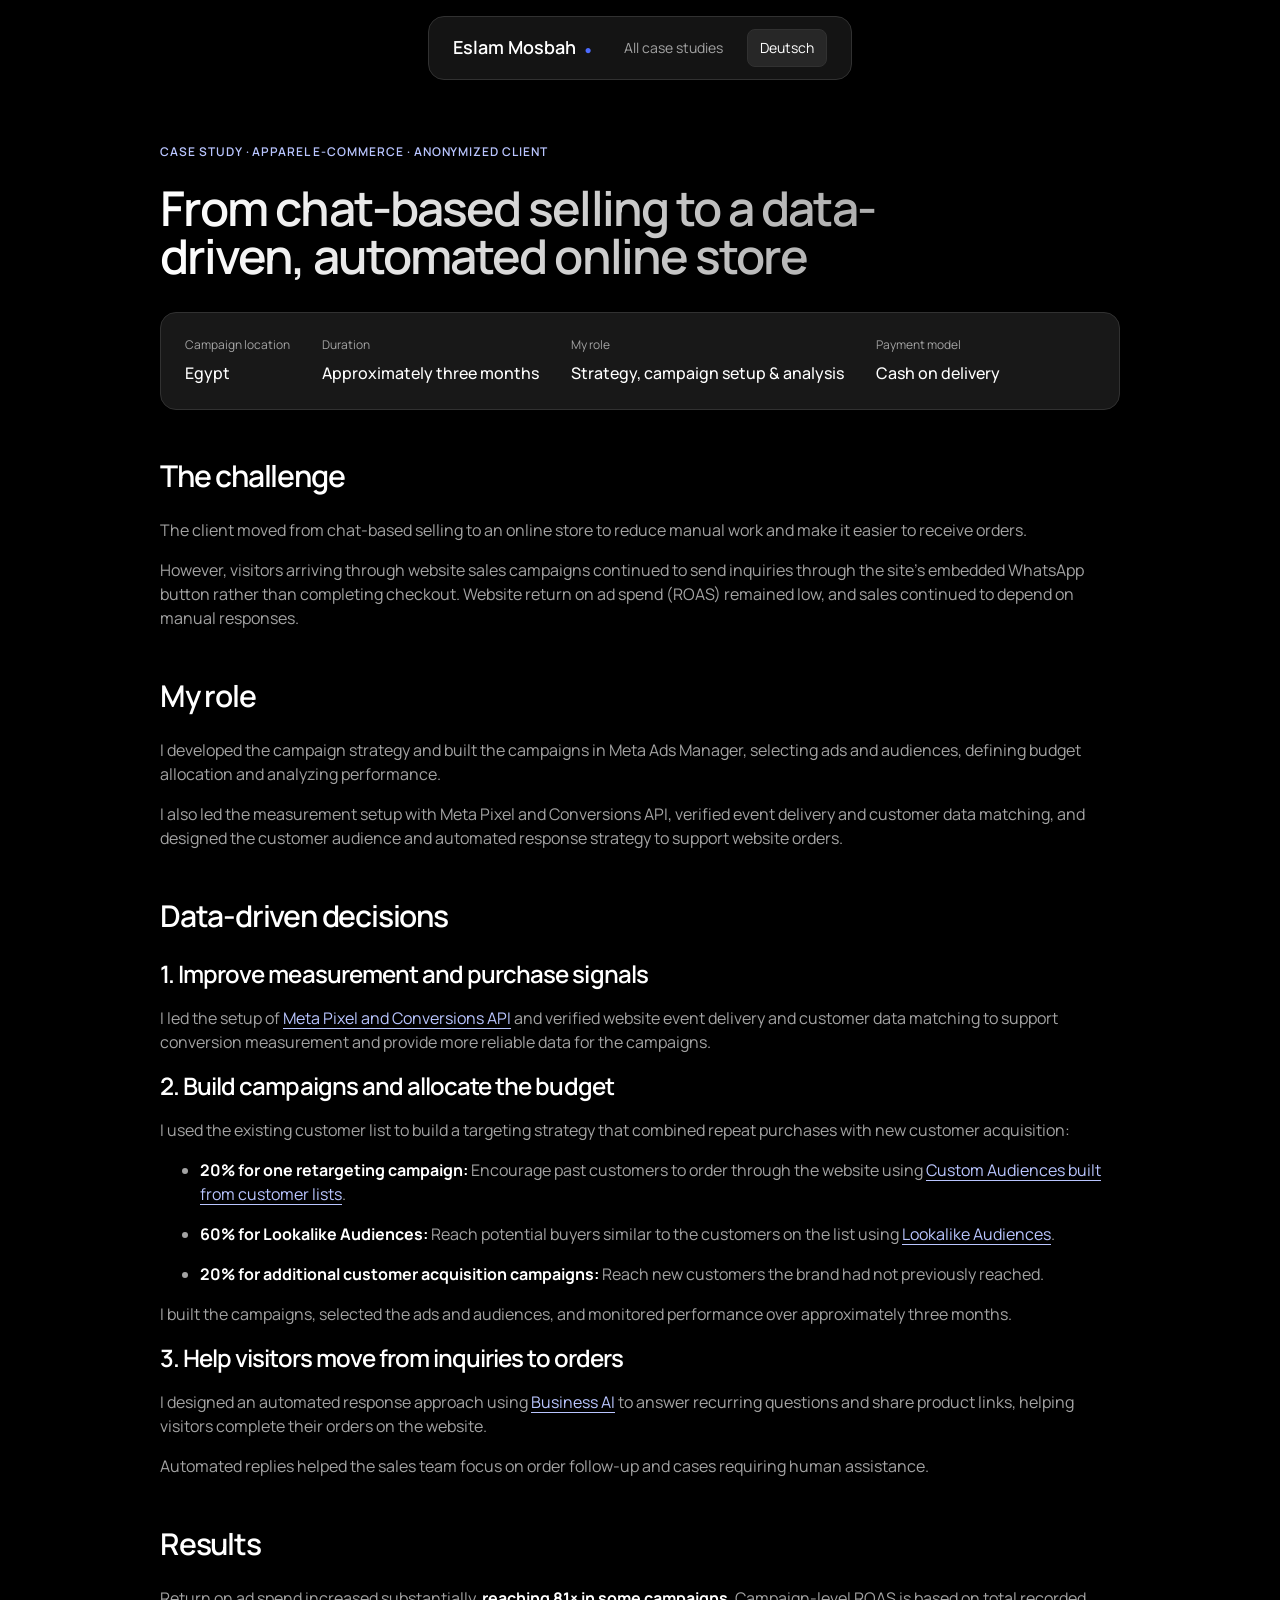
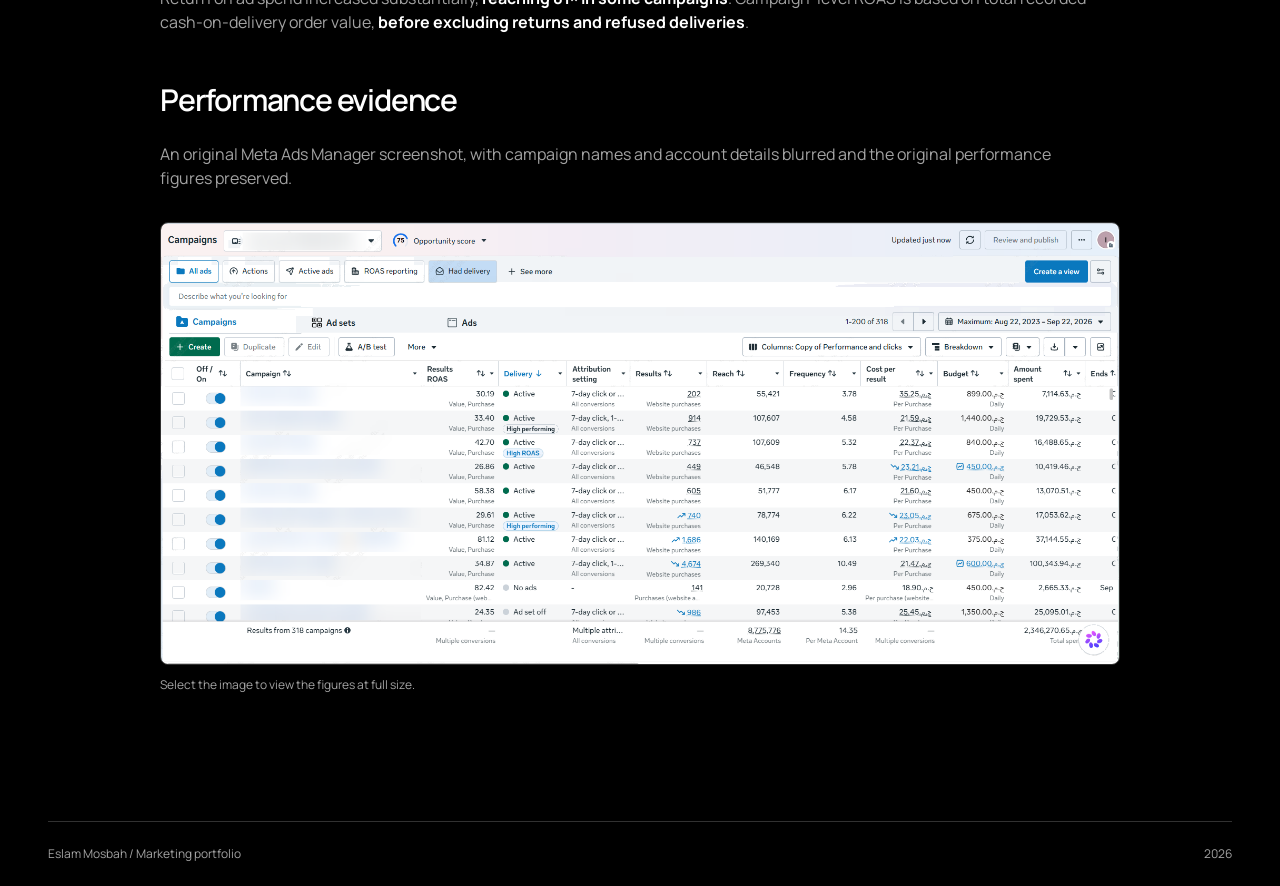
==== commit c002f0d1: "Redesign portfolio with original animated experience metrics" ====
--- a/commerce-case.html
+++ b/commerce-case.html
@@ -1,4 +1,12 @@
-<!doctype html><html lang="en" dir="ltr"><head><meta charset="utf-8"><meta name="viewport" content="width=device-width,initial-scale=1"><title>Data-driven online store case study | Eslam Mosbah</title><meta name="description" content="From chat-based selling to website orders through Meta Pixel, Conversions API, customer audiences and automated responses."><link rel="stylesheet" href="theme.css?v=205c03bab0"></head><body data-title-en="Data-driven online store case study | Eslam Mosbah" data-title-de="Vom Verkauf per Chat zum datenbasierten, automatisierten Onlineshop | Eslam Mosbah"><header><a class="brand" href="index.html">Eslam Mosbah<span>●</span></a><nav><a class="back-link" href="index.html#work">← All case studies</a><button class="filter" id="caseLang" lang="de" aria-label="Switch to German">Deutsch</button></nav></header><main><article class="case-content" id="en">
+<!doctype html><html lang="en" dir="ltr"><head><!-- Google Tag Manager -->
+<script async src="https://www.googletagmanager.com/gtm.js?id=GTM-W97NF8SJ"></script>
+<script>
+  window.dataLayer = window.dataLayer || [];
+  function gtag(){dataLayer.push(arguments);}
+  gtag('js', new Date());
+</script>
+<!-- End Google Tag Manager -->
+<meta charset="utf-8"><meta name="viewport" content="width=device-width,initial-scale=1"><title>Data-driven online store case study | Eslam Mosbah</title><meta name="description" content="From chat-based selling to website orders through Meta Pixel, Conversions API, customer audiences and automated responses."><link rel="stylesheet" href="theme.css?v=review-github"><link rel="icon" href="favicon.svg" type="image/svg+xml"></head><body data-title-en="Data-driven online store case study | Eslam Mosbah" data-title-de="Vom Verkauf per Chat zum datenbasierten, automatisierten Onlineshop | Eslam Mosbah"><header><a class="brand" href="index.html">Eslam Mosbah<span>●</span></a><nav><a class="back-link" href="index.html#work">← All case studies</a><button class="filter" id="caseLang" lang="de" aria-label="Switch to German">Deutsch</button></nav></header><main id="main-content"><article class="case-content" id="en">
 <div class="eyebrow">CASE STUDY · APPAREL E-COMMERCE · ANONYMIZED CLIENT</div>
 <h1>From chat-based selling to a data-driven, automated online store</h1>
 <div class="facts"><span>Campaign location <b>Egypt</b></span><span>Duration <b>Approximately three months</b></span><span>My role <b>Strategy, campaign setup &amp; analysis</b></span><span>Payment model <b>Cash on delivery</b></span></div>
@@ -49,4 +57,4 @@
 </section>
 <section><h2>النتائج</h2><p>ارتفع العائد على الإنفاق الإعلاني بصورة كبيرة، ووصل في بعض الحملات إلى <b>81×</b>. يُحسب العائد على مستوى الحملات من إجمالي قيمة الطلبات المسجّلة بنظام الدفع عند الاستلام، <b>قبل استبعاد المرتجعات والطلبات المرفوض استلامها</b>.</p></section>
 <section><h2>دليل الأداء</h2><p>صورة أصلية من Meta Ads Manager، مع تمويه أسماء الحملات وبيانات الحساب، والإبقاء على أرقام الأداء الأصلية.</p><figure><a href="assets/campaign-results-blurred.png" target="_blank" rel="noopener"><img src="assets/campaign-results-blurred.png" alt="نتائج مدير الإعلانات بعد تمويه أسماء الحملات والحساب، مع إبقاء العائد والإنفاق والمشتريات كما في الأصل" loading="lazy"></a><figcaption>اضغط على الصورة لعرض الأرقام بالحجم الكامل.</figcaption></figure></section>
-</article></main><footer><span id="foot">Eslam Mosbah / Marketing portfolio</span><span>2026</span></footer><script src="case-languages.js?v=317f58d99b"></script></body></html>+</article></main><footer><span id="foot">Eslam Mosbah / Marketing portfolio</span><span>2026</span></footer><script src="case-languages.js?v=317f58d99b"></script><script src="design.js"></script></body></html>
--- a/theme.css
+++ b/theme.css
@@ -1,11 +1,11 @@
-@import url('https://fonts.googleapis.com/css2?family=Barlow+Condensed:wght@600;700&family=IBM+Plex+Sans+Arabic:wght@400;500;600;700&display=swap');
-:root{--bg:#090b10;--panel:#11151e;--ink:#f2f4fa;--muted:#a4adbd;--accent:#4c6bff;--pale:#a8b8ff;--line:#28303e;--font:Arial,sans-serif}*{box-sizing:border-box}html{scroll-behavior:smooth;scroll-padding-top:25px}body{margin:0;background:var(--bg);color:var(--ink);font-family:var(--font);-webkit-font-smoothing:antialiased}html[lang=ar]{--font:'IBM Plex Sans Arabic',Tahoma,sans-serif}a{color:inherit;text-decoration:none}button,input,textarea{font:inherit}button{cursor:pointer}a:focus-visible,button:focus-visible{outline:3px solid #a8b8ff;outline-offset:6px}button:disabled{cursor:not-allowed}::selection{background:#4c6bff;color:white}.topnote{font-size:11px;color:#b0b9ce;border-bottom:1px solid var(--line);padding:11px 5%;text-align:center;letter-spacing:.035em}header{max-width:1440px;margin:auto;display:flex;align-items:center;justify-content:space-between;gap:25px;padding:27px 5%}.brand{font-weight:700;letter-spacing:-.9px;font-size:25px;white-space:nowrap}.brand span{font-size:14px;color:var(--accent);margin-inline-start:6px}nav{display:flex;align-items:center;gap:27px;font-size:13px}nav a{color:#bcc3d2}nav a:hover{color:white}.filter{color:var(--ink);background:transparent;border:1px solid #46516a;border-radius:6px;padding:8px 15px;font-size:12px}main{max-width:1440px;padding:0 5%;margin:auto}.hero{display:grid;grid-template-columns:1.45fr 1fr;align-items:center;gap:7%;padding:75px 0 90px}.eyebrow{font-size:11px;letter-spacing:.16em;line-height:1.8;color:var(--pale);font-weight:600}h1,h2,h3,p{margin-top:0}h1{font-family:'Barlow Condensed',Arial,sans-serif;font-size:clamp(65px,7.8vw,112px);font-weight:700;line-height:.98;letter-spacing:-2px;margin:24px 0 30px}h1 em{font-style:normal;color:#6d88ff}html[lang=ar] h1{font-family:var(--font);font-size:clamp(45px,5.7vw,80px);line-height:1.35;letter-spacing:-1.3px}p{color:var(--muted);font-size:16px;line-height:1.8}.intro{max-width:550px;font-size:17px;margin-bottom:24px}.cta{display:inline-flex;align-items:center;justify-content:center;gap:28px;background:var(--accent);color:white;border:1px solid var(--accent);padding:15px 23px;font-size:14px;font-weight:700;border-radius:5px;transition:background .2s,transform .2s}.cta:hover{background:#3856e9;transform:translateY(-2px)}.cv-link{display:inline-block;color:#c7d2ff;font-size:12px;padding:15px 0;text-decoration:underline;text-underline-offset:6px;margin-inline-start:22px}.art{direction:ltr;background:linear-gradient(150deg,#141c38,#10141e 65%);border:1px solid #394b80;padding:25px 27px;min-height:415px;position:relative;overflow:hidden;box-shadow:12px 12px 0 #101831}.art:after{content:'';position:absolute;width:180px;height:180px;right:-100px;top:30px;border:35px solid #4c6bff20;border-radius:50%;pointer-events:none}.strategy-top{display:flex;justify-content:space-between;align-items:center;font:10px Arial;letter-spacing:.13em;color:#a7b7ec;border-bottom:1px solid #33405e;padding-bottom:22px}.status-dot{width:7px;height:7px;background:#7690ff;border-radius:50%;box-shadow:0 0 20px #4c6bff}.strategy-statement{font-size:25px;color:#e4e9f7;line-height:1.5;margin:28px 0 24px;letter-spacing:-.6px}.strategy-statement b{color:#90a5ff}.strategy-route>div{display:flex;align-items:center;gap:18px;border-top:1px solid #2c3852;padding:15px 0}.strategy-route span{font:11px Arial;color:#8096e0}.strategy-route strong{font-size:14px;font-weight:500}.strategy-bottom{font:9px Arial;color:#8290aa;letter-spacing:.1em;margin-top:17px}html[lang=ar] .art{direction:rtl}.strip{display:flex;align-items:center;justify-content:space-between;gap:20px;border-block:1px solid var(--line);padding:22px 0;font-size:12px;color:#b6c1dc}.strip span:last-child{color:#879eff}.section{padding:90px 0}.sectionhead{display:flex;justify-content:space-between;align-items:end;margin-bottom:35px}h2{font-size:clamp(29px,3.6vw,47px);line-height:1.25;letter-spacing:-1.2px;margin:12px 0 24px}.featured-case{display:grid;grid-template-columns:.9fr 1.1fr;gap:45px;padding:30px 0;border-top:1px solid var(--line);align-items:center}.featured-case:last-child{border-bottom:1px solid var(--line)}.featured-case>div:last-child{padding:5px 16px 5px 0;min-width:0}.featured-case h3{font-size:clamp(24px,2.55vw,35px);line-height:1.27;letter-spacing:-.7px;margin:16px 0}.featured-case p{font-size:14px;line-height:1.8;margin:0 0 16px;max-width:600px}.featured-case strong{display:block;color:#bdcaff;font-size:13px;line-height:1.8;font-weight:500;max-width:600px}.featured-case .read-case{margin:22px 0 0;font-size:12px;font-weight:700;color:white;text-decoration:underline;text-underline-offset:6px}.case-poster{min-height:300px;padding:25px 28px;display:flex;flex-direction:column;justify-content:space-between;position:relative;overflow:hidden;transition:transform .3s,border-color .3s;border:1px solid transparent}.featured-case:hover .case-poster{transform:translateY(-4px);border-color:#8398ff}.poster-top{display:flex;justify-content:space-between;font:10px Arial;letter-spacing:.12em}.poster-top span:last-child{font-size:20px;line-height:.5}.poster-main{display:flex;flex-direction:column;position:relative;z-index:1}.poster-value{font-family:'Barlow Condensed',Arial,sans-serif;font-size:105px;line-height:1.1;letter-spacing:-3px;font-weight:700;text-align:start}.poster-label{font-size:14px;margin-top:5px}.poster-bottom{font:10px Arial;letter-spacing:.05em;padding-top:20px}.creative{background:#4058df;color:#fff}.creative:after{content:'';position:absolute;width:220px;height:220px;border:1px solid #a9b5ff70;border-radius:50%;right:-60px;top:45px;box-shadow:0 0 0 28px #91a1ff15,0 0 0 58px #91a1ff10}.commerce{background:#141b2b;color:#a4b6ff;border-color:#303f63}.commerce:after{content:'';position:absolute;bottom:0;right:20px;width:120px;height:230px;border-right:28px solid #4c6bff22;border-left:28px solid #4c6bff14;transform:skewY(-18deg)}.measurement{background:#b8c8ff;color:#111d47}.measurement:after{content:'';position:absolute;width:200px;height:200px;border:1px solid #233f8d35;right:-60px;top:55px;transform:rotate(45deg)}.measurement .poster-value{font-size:95px}.about{display:grid;grid-template-columns:1fr 1.2fr;gap:55px;padding:60px 45px;background:#111722;border-top:3px solid var(--accent);margin:10px 0 0}.about h2{font-size:35px;line-height:1.35}.about p{font-size:15px;color:#bcc5d6}.about>.cv-link{grid-column:1/-1;margin:0}.steps{display:grid;grid-template-columns:repeat(3,1fr);gap:38px;margin-top:40px}.step{padding-top:20px;border-top:1px solid var(--line)}.step span{color:#829bff;font-size:11px}.step h3{font-size:22px;margin:18px 0 12px}.step p{font-size:14px}.contact{padding:50px 0 90px;max-width:850px;margin:auto}.contact h2{font-size:44px}.contact p{max-width:630px}.linkedin-link{display:inline-block;color:#a3b6ff;font-size:14px;text-decoration:underline;text-underline-offset:6px;margin:0 0 30px}#contactForm{padding:30px;background:#10151f;border:1px solid #303b52}.contact-fields{display:grid;grid-template-columns:1fr 1fr;gap:22px;margin-bottom:22px}#contactForm label{display:block;font-size:13px;margin-bottom:10px;color:#dee5f4}#contactForm input:not([type=hidden]),#contactForm textarea{display:block;width:100%;font:inherit;border:1px solid #3a4660;border-radius:3px;padding:13px;color:white;background:#090d15;box-sizing:border-box}#contactForm textarea{resize:vertical;margin-bottom:15px}#contactForm input:focus,#contactForm textarea:focus{outline:2px solid #7d97ff;outline-offset:2px}#contactForm .form-note{font-size:11px;color:#929fb7;line-height:1.8;margin:10px 0 23px}#contactForm .cta{font:inherit;font-size:14px}#contactForm button:disabled{opacity:.5;cursor:not-allowed}.form-trap{display:none}#contactStatus{background:#1b2b52;color:#d0dcff;font-size:14px;padding:16px}footer{display:flex;gap:25px;justify-content:space-between;padding:24px 5%;border-top:1px solid var(--line);font-size:11px;color:#8d9bb3;max-width:1440px;margin:auto}[hidden]{display:none!important}
-/* Case pages share the visual identity while keeping evidence unmodified. */
-.case-content{max-width:1060px;margin:auto;padding:60px 0 80px}.case-content h1{font-family:Arial,sans-serif;font-size:clamp(37px,4.7vw,65px);line-height:1.12;letter-spacing:-1.8px;max-width:1020px;margin:22px 0 28px}html[lang=ar] .case-content h1{font-family:var(--font);font-size:clamp(34px,4.3vw,56px);line-height:1.45;letter-spacing:-.7px}.case-content .lead{font-size:18px;max-width:800px}.facts{display:flex;flex-wrap:wrap;gap:38px;border-block:1px solid var(--line);padding:23px 0;margin:32px 0 40px}.facts span{font-size:11px;color:#9caac3}.facts b{display:block;font-size:16px;color:#e4ebfa;margin-top:8px;font-weight:500}.case-content section{margin:40px 0}.case-content h2{font-size:27px;letter-spacing:-.5px}.case-content p,.case-content li{font-size:16px;line-height:1.9;max-width:900px;color:#b8c3d6}.case-content b{color:#e7edfb}.case-content ul{padding-inline-start:22px}.case-content li{margin:15px 0;padding-inline-start:8px}.term-link{color:#9eb4ff;text-decoration:underline;text-underline-offset:4px}.term-link:hover{color:white}figure{margin:32px 0}figure img{width:100%;height:auto;display:block;border:1px solid #3d4c66;border-radius:6px;background:#fff}figcaption{color:#97a6c0;font-size:11px;line-height:1.8;margin-top:10px}.table-wrap{overflow-x:auto}table{width:100%;border-collapse:collapse;text-align:start;font-size:14px}td,th{text-align:start;padding:17px;border-bottom:1px solid var(--line)}th{background:#18213a;color:#d2ddfa}td{color:#b3c1d9}.back-link{font-size:12px}.case-content h3{font-size:20px;margin:25px 0 12px}html[lang=ar] h2,html[lang=ar] h3{letter-spacing:0}html,body{overflow-x:clip}
-@media(prefers-reduced-motion:reduce){html{scroll-behavior:auto}*,*:before,*:after{transition:none!important;animation:none!important}}
-@media(max-width:1000px){.hero{gap:5%;grid-template-columns:1.2fr 1fr}.hero .cv-link{display:block;margin-inline-start:0}h1{font-size:80px}.art{padding:24px 20px;min-height:380px}.strategy-statement{font-size:22px}.featured-case{gap:30px}.poster-value{font-size:88px}.measurement .poster-value{font-size:80px}.about{gap:30px;padding:40px 30px}}
-@media(max-width:700px){header{padding:22px 5%;gap:18px;flex-wrap:wrap}.brand{font-size:22px}nav{gap:18px;font-size:12px}.topnote{font-size:10px}.hero{grid-template-columns:1fr;padding:45px 0 50px;gap:40px}.hero h1{font-size:clamp(64px,13vw,88px);letter-spacing:-1.3px}.intro{font-size:15px}.hero .cv-link{display:inline-block;margin-inline-start:15px;font-size:11px}.art{min-height:350px;box-shadow:7px 7px 0 #101831}.strategy-statement{font-size:25px}.strip{flex-wrap:wrap;gap:15px;font-size:11px;padding:20px 0}.strip span{width:calc(50% - 10px)}.section{padding:60px 0}h2{font-size:34px}.featured-case{grid-template-columns:1fr;gap:22px;padding:25px 0 32px}.featured-case>div:last-child{padding:0}.featured-case h3{font-size:28px}.case-poster{min-height:270px}.poster-value{font-size:104px}.measurement .poster-value{font-size:90px}.about{grid-template-columns:1fr;padding:32px 24px;gap:18px}.about h2{font-size:30px;margin-bottom:0}.about>.cv-link{grid-column:auto}.steps{grid-template-columns:1fr;gap:18px}.step{padding-top:16px}.contact{padding:10px 0 65px}.contact h2{font-size:34px}#contactForm{padding:24px 20px}.contact-fields{grid-template-columns:1fr;gap:20px}.case-content{padding-top:38px}.case-content h1{font-size:38px;letter-spacing:-1px}.case-content h2{font-size:25px}.case-content p,.case-content li{font-size:15px}.facts{gap:22px}.facts span{flex-basis:calc(50% - 12px)}footer{flex-wrap:wrap;line-height:1.6}.eyebrow{font-size:10px}html[lang=ar] .hero h1{font-size:47px;line-height:1.4}html[lang=ar] .case-content h1{font-size:34px}}
-@media(max-width:390px){nav{gap:13px}.hero .cv-link{display:block;margin-inline-start:0}.brand{font-size:21px}.poster-value{font-size:90px}.measurement .poster-value{font-size:78px}.case-poster{padding:22px}.hero h1{font-size:61px}}
+@import url('https://fonts.googleapis.com/css2?family=Manrope:wght@400;500;600;700&family=IBM+Plex+Sans+Arabic:wght@400;500;600;700&display=swap');
+:root{--bg:#000;--panel:#181818;--ink:#fff;--muted:#a3a3a3;--accent:#4c6bff;--pale:#b9c5ff;--line:#313131;--font:Manrope,sans-serif;--curve:cubic-bezier(.22,1,.36,1)}
+*{box-sizing:border-box}html{scroll-behavior:smooth;scroll-padding-top:112px}body{margin:0;background:var(--bg);color:var(--ink);font:400 16px/24px var(--font);-webkit-font-smoothing:antialiased}html[lang=ar]{--font:'IBM Plex Sans Arabic',sans-serif}a{color:inherit;text-decoration:none}button,input,textarea{font:inherit}button{cursor:pointer}p{color:var(--muted);text-wrap:pretty}h1,h2,h3,p{margin-top:0}h1,h2,h3{text-wrap:balance;font-weight:600;letter-spacing:-.04em}h1{font-size:60px;line-height:60px;margin:24px 0;max-width:680px}h2{font-size:48px;line-height:48px;margin:16px 0 24px}h3{font-size:30px;line-height:36px;margin:16px 0}h1 em{font-style:normal}h1{background:linear-gradient(90deg,#fff,#9b9b9b);background-clip:text;color:transparent}a,button{transition:transform 500ms var(--curve),background-color 300ms var(--curve),color 300ms var(--curve)}a:focus-visible,button:focus-visible,input:focus-visible,textarea:focus-visible,summary:focus-visible{outline:2px solid #a8b8ff;outline-offset:4px}a:active,button:active{transform:scale(.98)}button:disabled{cursor:not-allowed;opacity:.5}::selection{background:var(--accent);color:#fff}[hidden]{display:none!important}
+.topnote{text-align:center;color:var(--muted);font-size:12px;line-height:16px;padding:16px 24px;margin-bottom:16px}header{position:sticky;top:16px;z-index:20;display:flex;align-items:center;justify-content:space-between;gap:32px;width:max-content;max-width:calc(100% - 32px);margin:0 auto;padding:12px 24px;border:1px solid var(--line);border-radius:16px;background:#181818dd;backdrop-filter:blur(24px)}.brand{font-size:18px;line-height:28px;font-weight:600;white-space:nowrap}.brand span{color:var(--accent);font-size:12px;margin-inline-start:8px}nav{display:flex;align-items:center;gap:24px;font-size:14px;line-height:20px}nav a{color:var(--muted)}nav a:hover,nav a[aria-current]{color:white}.filter{display:inline-block;color:var(--ink);background:#272727;border:1px solid var(--line);border-radius:8px;padding:8px 12px;font-size:14px;line-height:20px}.filter:hover{background:#313131}main{max-width:1280px;padding:0 48px;margin:auto}.hero{display:grid;grid-template-columns:1.3fr 1fr;align-items:center;gap:64px;padding:96px 0 80px}.eyebrow{font-size:12px;line-height:16px;letter-spacing:.08em;color:var(--pale);font-weight:600}.intro{max-width:680px;font-size:18px;line-height:28px;margin-bottom:32px}.cta{display:inline-flex;align-items:center;justify-content:center;gap:24px;border:1px solid var(--accent);border-radius:8px;background:var(--accent);color:white;padding:8px 12px;font-size:16px;line-height:24px;font-weight:600;min-height:44px}.cta:hover{background:#3856e9;transform:translateY(-2px)}.cv-link{display:inline-block;color:var(--muted);font-size:14px;line-height:20px;margin:24px 0 0;text-decoration:underline;text-underline-offset:4px}.hero .cv-link{display:block}.art{background:#181818;border:1px solid var(--line);border-radius:16px;padding:32px;min-width:0}.strategy-top{display:flex;justify-content:space-between;align-items:center;font-size:12px;line-height:16px;letter-spacing:.08em;color:var(--muted)}.status-dot{width:8px;height:8px;border-radius:50%;background:var(--accent)}.strategy-statement{font-size:30px;line-height:36px;color:white;margin:40px 0 32px;letter-spacing:-.03em}.strategy-statement b{color:var(--pale);font-weight:500}.strategy-route{display:grid;gap:8px}.strategy-route>div{display:flex;align-items:center;gap:16px;background:#272727;padding:16px;border-radius:8px}.strategy-route span{font-size:12px;color:var(--pale)}.strategy-route strong{font-size:14px;line-height:20px;font-weight:500}.strategy-bottom{font-size:12px;line-height:16px;color:var(--muted);margin-top:24px}.experience-highlights{display:grid;grid-template-columns:1fr 1fr 1.3fr;gap:32px;padding:32px 0;border-block:1px solid var(--line)}.experience-highlights>div{display:flex;flex-direction:column;gap:8px}.experience-highlights strong{font-size:30px;line-height:36px;font-weight:600}.experience-highlights span{font-size:14px;line-height:20px;color:var(--muted)}.section{padding:96px 0}.sectionhead{margin-bottom:40px}.featured-case{display:grid;grid-template-columns:.85fr 1.15fr;gap:48px;align-items:center;margin-bottom:24px;padding:24px;border:1px solid var(--line);border-radius:16px;background:#181818}.featured-case:hover{background:#1f1f1f}.featured-case h3{font-size:30px;line-height:36px}.featured-case p{font-size:16px;line-height:24px;margin-bottom:16px}.featured-case strong{display:block;font-size:14px;line-height:20px;font-weight:500;color:var(--pale)}.featured-case .read-case{font-size:14px;line-height:20px;color:white;margin:24px 0 0;text-decoration:underline;text-underline-offset:4px}.case-poster{min-height:300px;display:flex;flex-direction:column;justify-content:space-between;padding:24px;border-radius:8px;background:#272727;color:white}.poster-top{display:flex;justify-content:space-between;font-size:12px;line-height:16px;letter-spacing:.08em}.poster-main{display:flex;flex-direction:column;gap:8px}.poster-value{font-size:72px;line-height:72px;font-weight:600;letter-spacing:-.05em}.poster-label{font-size:14px;line-height:20px}.poster-bottom{font-size:12px;line-height:16px;color:inherit;opacity:.7}.creative{background:#272727}.featured-case:nth-of-type(2) .case-poster,.measurement{background:#313131}.commerce{background:#131209}.about{display:grid;grid-template-columns:1fr 1.3fr;gap:48px;padding:48px;background:#181818;border:1px solid var(--line);border-radius:16px}.about h2{font-size:36px;line-height:40px}.about p{margin-bottom:24px}.about>.cv-link{grid-column:1/-1;margin:0}.steps{display:grid;grid-template-columns:repeat(3,1fr);gap:24px;margin-top:40px}.step{padding:24px;background:#181818;border:1px solid var(--line);border-radius:16px}.step span{font-size:12px;line-height:16px;color:var(--pale)}.step h3{font-size:24px;line-height:32px}.step p{margin:0}.contact{padding:96px 0;max-width:800px;margin:auto}.linkedin-link,.term-link{color:var(--pale);text-decoration:underline;text-underline-offset:4px}.linkedin-link{display:inline-block;margin-bottom:32px}#contactForm{padding:32px;background:#181818;border:1px solid var(--line);border-radius:16px}.contact-fields{display:grid;grid-template-columns:1fr 1fr;gap:24px;margin-bottom:24px}label{display:block;font-size:14px;line-height:20px;margin-bottom:8px}input:not([type=hidden]),textarea{display:block;width:100%;border:1px solid #414141;border-radius:8px;padding:12px;color:white;background:#000}textarea{resize:vertical;margin-bottom:16px}.form-note{font-size:12px;line-height:16px;margin:16px 0 24px}.form-trap{display:none}#contactStatus{background:#272727;padding:16px;border-radius:8px;color:white}footer{display:flex;flex-wrap:wrap;gap:24px;justify-content:space-between;max-width:1184px;margin:auto;padding:24px 0;border-top:1px solid var(--line);font-size:12px;line-height:16px;color:var(--muted)}.case-content{max-width:960px;margin:auto;padding:80px 0}.case-content h1{max-width:880px;font-size:48px;line-height:48px}.case-content .lead{font-size:20px;line-height:28px}.facts{display:flex;flex-wrap:wrap;gap:32px;padding:24px;background:#181818;border:1px solid var(--line);border-radius:16px;margin:32px 0 48px}.facts span{font-size:12px;line-height:16px;color:var(--muted)}.facts b{display:block;font-size:16px;line-height:24px;color:white;margin-top:8px;font-weight:500}.case-content section{margin:48px 0}.case-content h2{font-size:30px;line-height:36px}.case-content h3{font-size:24px;line-height:32px}.case-content p,.case-content li{font-size:16px;line-height:24px;color:var(--muted)}.case-content li{margin:16px 0}.case-content b{color:white}figure{margin:32px 0}figure img{width:100%;height:auto;display:block;border:1px solid var(--line);border-radius:8px}figcaption{font-size:12px;line-height:16px;color:var(--muted);margin-top:12px}.table-wrap{overflow-x:auto}table{width:100%;border-collapse:collapse;font-size:14px;line-height:20px}th,td{text-align:start;padding:16px;border-bottom:1px solid var(--line)}th{background:#272727}td{color:var(--muted)}.back-link{font-size:14px;line-height:20px}.tagline{padding:96px 0;max-width:680px}.tagline h2{font-size:48px;line-height:48px;margin:0}.tagline-word{opacity:.3;transition:opacity 500ms var(--curve)}.tagline-word.is-visible{opacity:1}.reveal{opacity:0;transform:translateY(32px);transition:opacity 700ms var(--curve),transform 700ms var(--curve)}.reveal.is-visible{opacity:1;transform:none}.skip-link{position:fixed;top:8px;left:8px;z-index:100;padding:12px;background:white;color:black;transform:translateY(-160%)}.skip-link:focus{transform:none}.menu-toggle{display:none}.menu-toggle span{display:block;width:20px;height:2px;background:white;margin:4px 0;transition:transform 500ms var(--curve)}.faq{padding:0 0 80px;max-width:800px;margin:auto}.faq details{padding:24px 0;border-bottom:1px solid var(--line)}.faq summary{font-size:18px;line-height:28px;cursor:pointer}.faq p{margin:16px 0 0}.heading-1{font-size:60px;line-height:60px;font-weight:600}.body-3{font-size:16px;line-height:24px;font-weight:400}.button-md{font-size:16px;line-height:24px;font-weight:600}.caption-5{font-size:12px;line-height:16px;font-weight:400}
+@media(max-width:1000px){main{padding:0 32px}.hero{gap:32px}.hero h1{font-size:48px;line-height:48px}.art{padding:24px}.strategy-statement{font-size:24px;line-height:32px}.featured-case{gap:24px}.about{padding:32px;gap:32px}.poster-value{font-size:60px;line-height:60px}footer{margin:0 32px}}
+@media(max-width:700px){html{scroll-padding-top:96px}main{padding:0 24px}.topnote{font-size:12px;margin-bottom:8px;padding:12px 24px}header{width:calc(100% - 32px);padding:12px 16px;gap:16px;top:8px}.brand{font-size:16px}.menu-toggle{display:block;background:transparent;border:0;padding:8px;z-index:22}.menu-open .menu-toggle span:first-child{transform:translateY(3px) rotate(45deg)}.menu-open .menu-toggle span:last-child{transform:translateY(-3px) rotate(-45deg)}header nav{position:fixed;top:72px;left:-1px;width:calc(100% + 2px);height:calc(100dvh - 96px);display:flex;flex-direction:column;align-items:stretch;padding:32px 24px;background:#181818f5;backdrop-filter:blur(24px);border:1px solid var(--line);border-radius:16px;visibility:hidden;opacity:0;transform:translateY(-8px);transition:opacity 500ms var(--curve),transform 500ms var(--curve),visibility 500ms}header.menu-open nav{visibility:visible;opacity:1;transform:none}header nav>a{font-size:24px;line-height:32px;padding:12px 0}.hero{grid-template-columns:1fr;padding:64px 0;gap:48px}.hero h1{font-size:48px;line-height:48px;margin:24px 0}.intro{font-size:16px;line-height:24px}.hero .cta{max-width:100%;gap:16px}.art{padding:24px}.strategy-statement{font-size:30px;line-height:36px;margin:32px 0}.experience-highlights{grid-template-columns:1fr;gap:24px}.experience-highlights>div{gap:4px}.experience-highlights strong{font-size:24px;line-height:32px}h2,.tagline h2{font-size:36px;line-height:40px}.section{padding:64px 0}.featured-case{grid-template-columns:1fr;gap:24px;padding:16px;margin-bottom:24px}.featured-case h3{font-size:24px;line-height:32px}.case-poster{min-height:240px;padding:24px}.poster-value{font-size:72px;line-height:72px}.about{grid-template-columns:1fr;padding:24px;gap:24px}.about h2{font-size:30px;line-height:36px}.steps{grid-template-columns:1fr;gap:16px}.contact{padding:64px 0}.contact h2{font-size:36px;line-height:40px}#contactForm{padding:24px}.contact-fields{grid-template-columns:1fr;gap:24px}.case-content{padding:64px 0}.case-content h1{font-size:36px;line-height:40px}.facts{gap:24px;padding:24px}.facts span{flex-basis:100%}.tagline{padding:64px 0}.faq{padding-bottom:64px}footer{margin:0 24px;gap:16px}.case-content h2{font-size:24px;line-height:32px}}
+@media(prefers-reduced-motion:reduce){html{scroll-behavior:auto}*,*:before,*:after{transition:none!important;animation:none!important}.reveal{opacity:1;transform:none}.tagline-word{opacity:1}}
 
-/* Career scope sits beside the case studies as factual hiring context. */
-.experience-highlights{display:grid;grid-template-columns:1fr 1fr 1.35fr;gap:30px;border-block:1px solid var(--line);padding:28px 0}.experience-highlights>div{display:flex;flex-direction:column;gap:10px;min-width:0}.experience-highlights strong{color:#b5c5ff;font-size:clamp(23px,2.5vw,34px);font-weight:600;line-height:1.25;text-align:start}.experience-highlights span{font-size:12px;line-height:1.8;color:var(--muted)}@media(max-width:700px){.experience-highlights{grid-template-columns:1fr;gap:22px;padding:25px 0}.experience-highlights>div+div{border-top:1px solid var(--line);padding-top:20px}.experience-highlights strong{font-size:28px}}
+@media(max-width:700px){header:not(:has(.menu-toggle)){flex-wrap:wrap;width:calc(100% - 32px)}header:not(:has(.menu-toggle)) nav{position:static;visibility:visible;opacity:1;transform:none;height:auto;width:auto;flex-direction:row;align-items:center;padding:0;border:0;background:transparent;backdrop-filter:none;gap:16px}header:not(:has(.menu-toggle)) nav>a{font-size:14px;line-height:20px;padding:0}header.menu-open nav>a{animation:menu-in 500ms var(--curve) both}header.menu-open nav>a:nth-child(2){animation-delay:60ms}header.menu-open nav>a:nth-child(3){animation-delay:120ms}}@keyframes menu-in{from{opacity:0;transform:translateY(24px)}to{opacity:1;transform:none}}
+
+.credentials{padding:80px 0}.credential-heading{text-align:center;max-width:680px;margin:0 auto 40px}.credential-heading h2{font-size:36px;line-height:40px}.credential-heading p,.credential-note{font-size:14px;line-height:20px;color:var(--muted)}.credential-spotlight{display:grid;grid-template-columns:repeat(2,minmax(0,1fr));gap:16px;max-width:448px;margin:0 auto 32px}.credential-grid{max-width:576px;margin-inline:auto;display:grid;grid-template-columns:repeat(4,minmax(0,1fr));gap:12px}.credential-card{display:block;min-width:0;background:#181818;border:1px solid var(--line);padding:8px;border-radius:16px}.credential-card:hover{background:#272727;transform:translateY(-4px)}.credential-image{height:80px;background:white;border-radius:8px;overflow:hidden;display:flex;align-items:center;justify-content:center}.credential-image img{width:100%;height:100%;object-fit:contain}.credential-card h3{font-size:14px;line-height:20px;letter-spacing:0;margin:8px 0 4px;overflow-wrap:anywhere}.credential-card p{font-size:12px;line-height:16px;margin:0}.credential-featured{padding:12px;border-color:var(--accent)}.credential-featured .credential-image{height:144px}.credential-featured h3,.credential-featured p{text-align:center}.credential-note{text-align:center;margin:24px 0 0}@media(max-width:700px){.credentials{padding:64px 0}.credential-grid{grid-template-columns:repeat(2,minmax(0,1fr));gap:12px}.credential-spotlight{gap:12px}.credential-featured .credential-image{height:96px}.credential-heading h2{font-size:30px;line-height:36px}.credential-featured{padding:8px}}
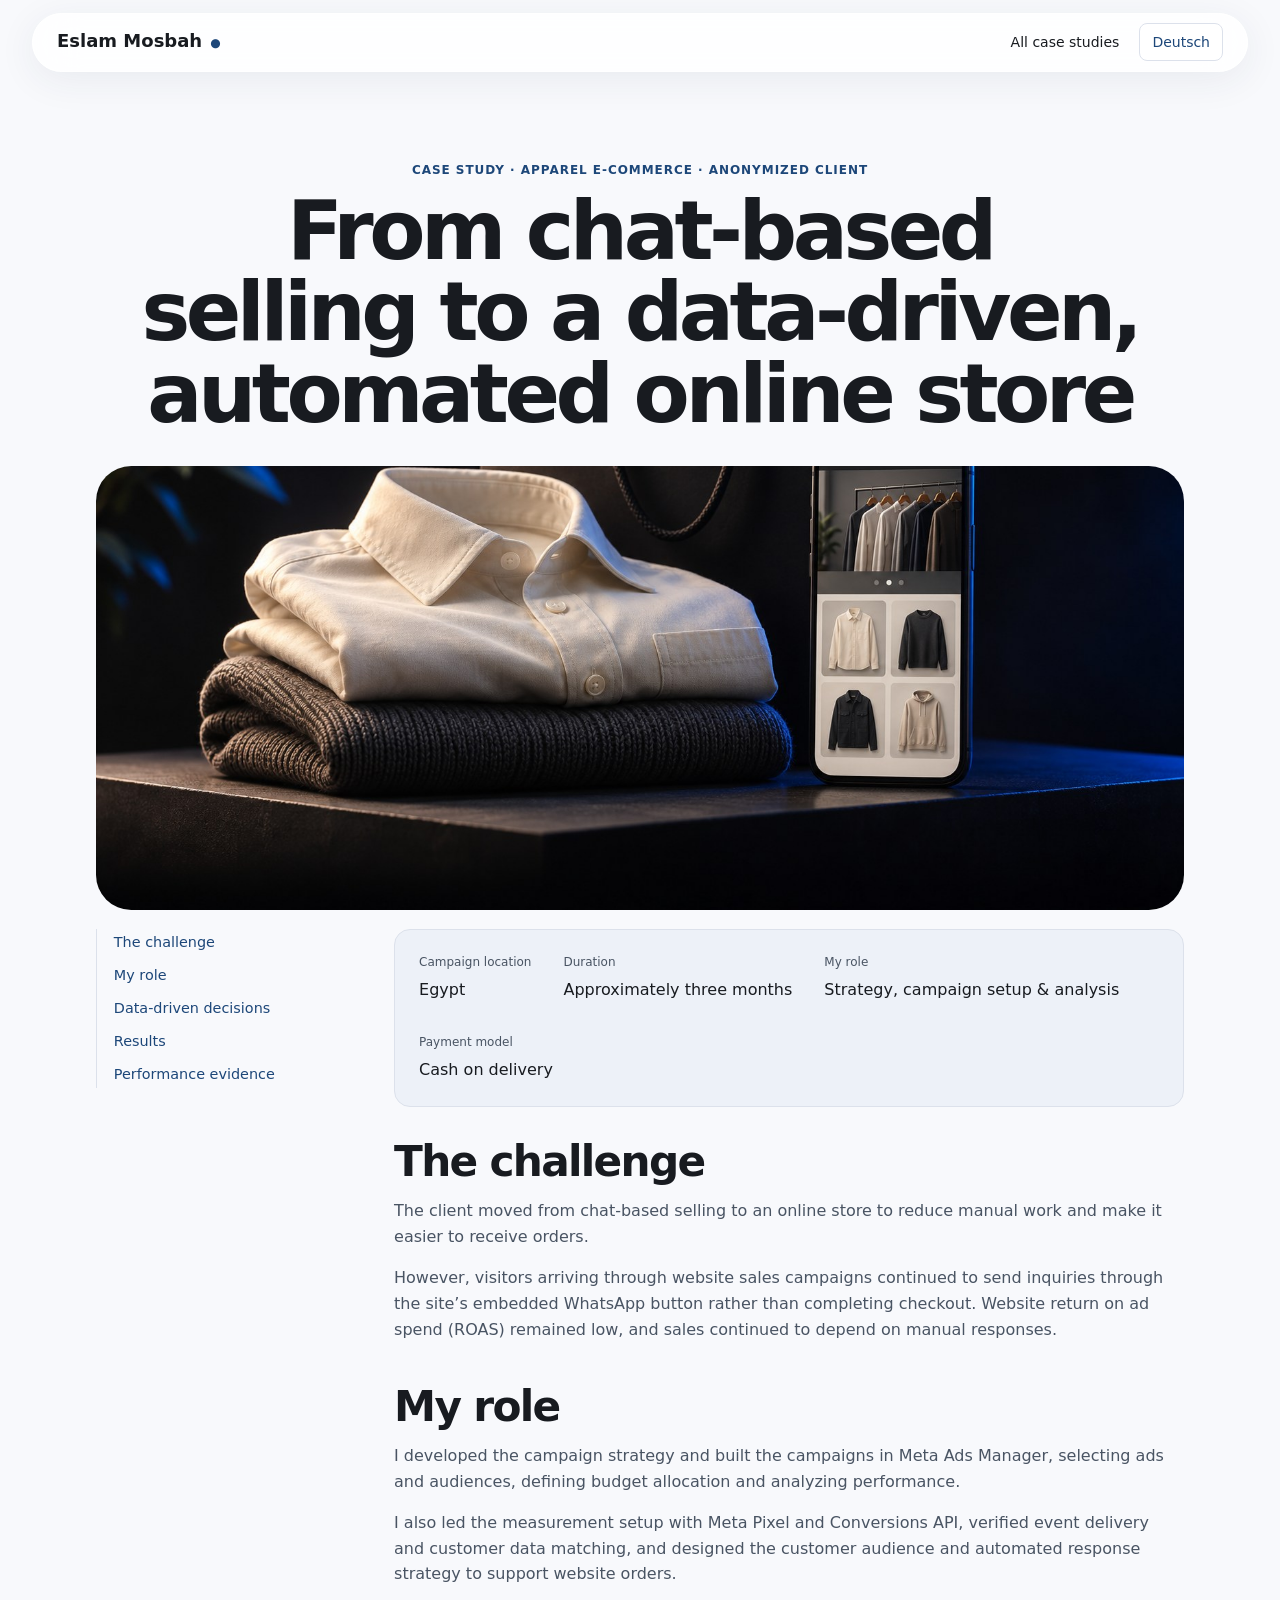
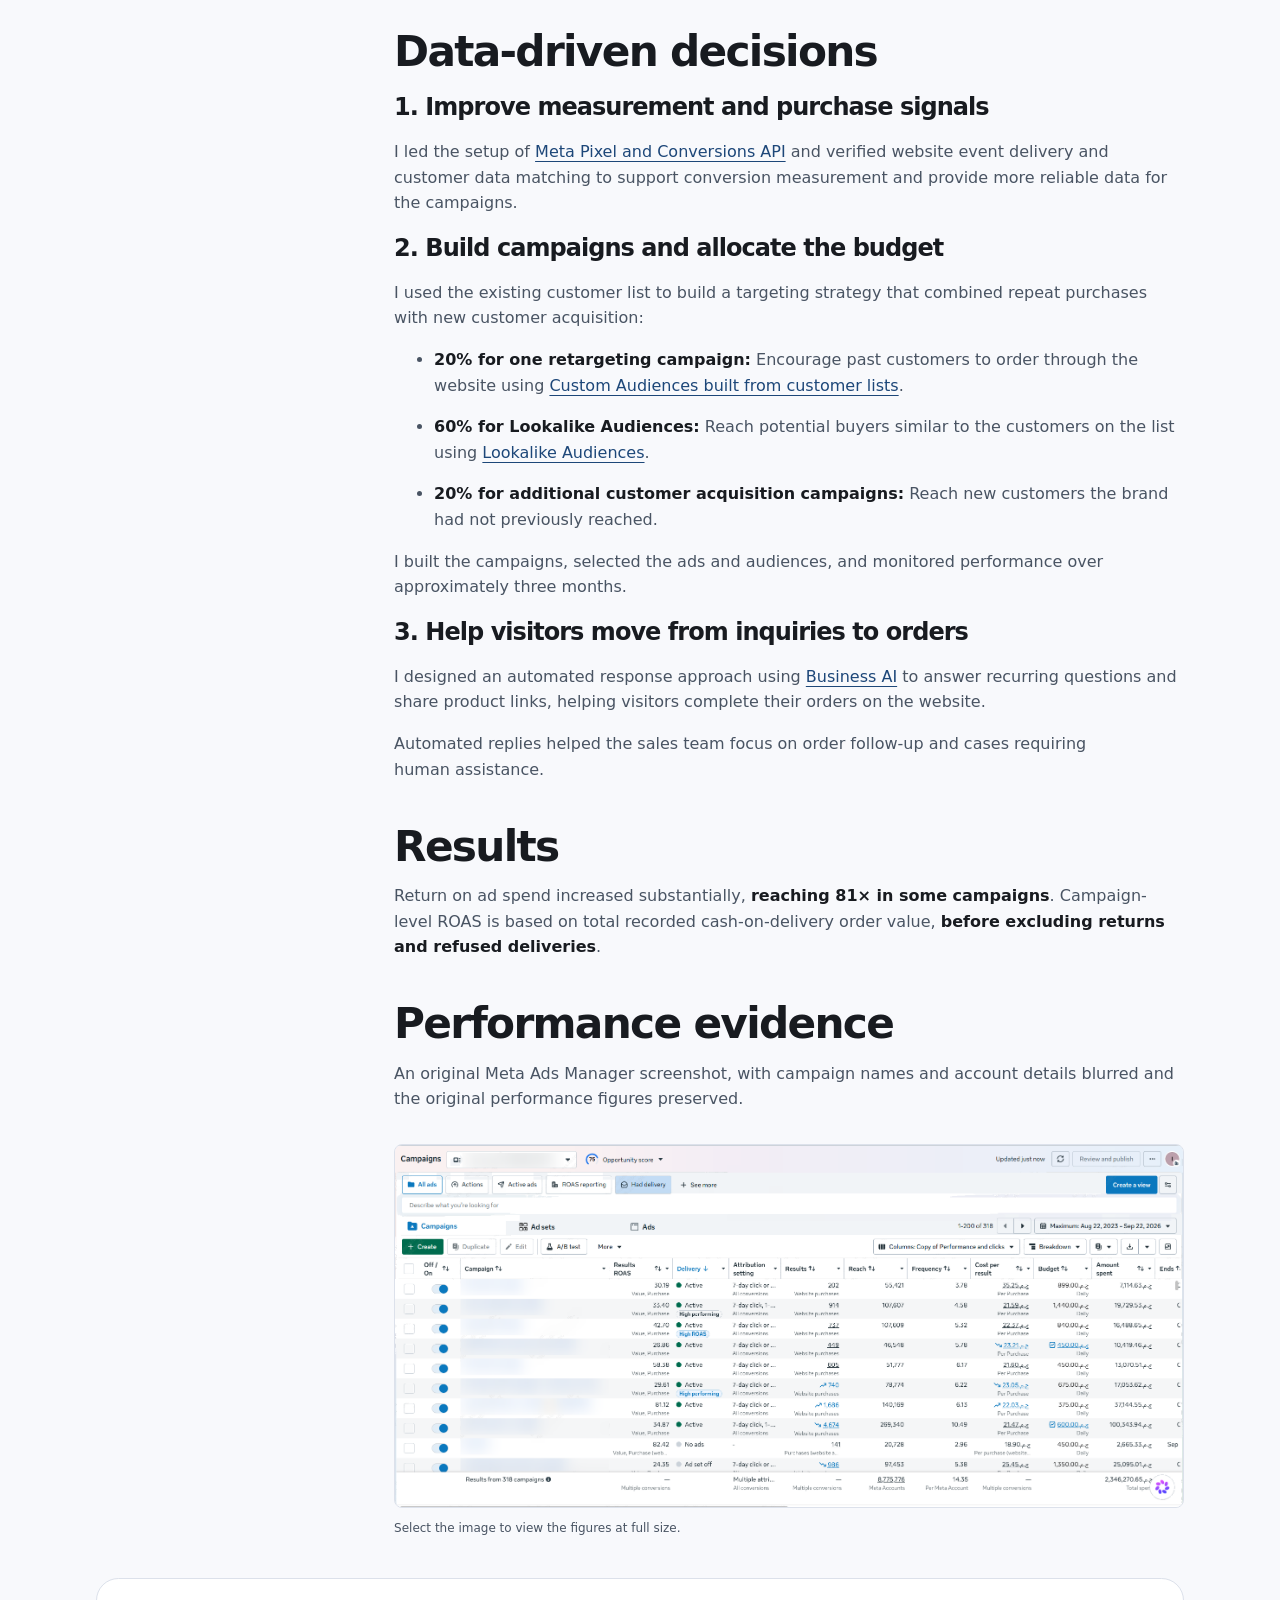
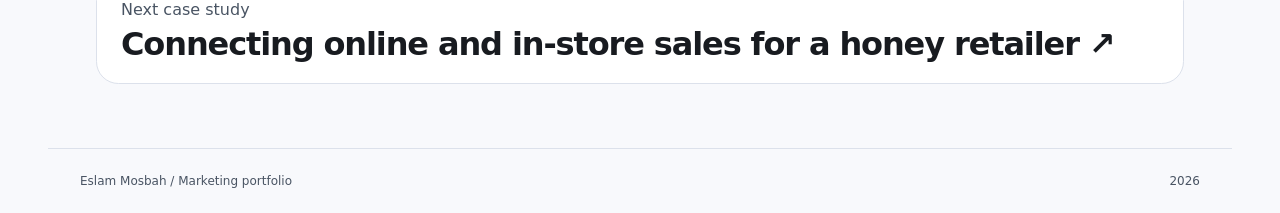
==== commit 54362dd5: "Apply Apple-inspired portfolio design and horizontal galleries" ====
--- a/commerce-case.html
+++ b/commerce-case.html
@@ -6,13 +6,17 @@
   gtag('js', new Date());
 </script>
 <!-- End Google Tag Manager -->
-<meta charset="utf-8"><meta name="viewport" content="width=device-width,initial-scale=1"><title>Data-driven online store case study | Eslam Mosbah</title><meta name="description" content="From chat-based selling to website orders through Meta Pixel, Conversions API, customer audiences and automated responses."><link rel="stylesheet" href="theme.css?v=review-github"><link rel="icon" href="favicon.svg" type="image/svg+xml"></head><body data-title-en="Data-driven online store case study | Eslam Mosbah" data-title-de="Vom Verkauf per Chat zum datenbasierten, automatisierten Onlineshop | Eslam Mosbah"><header><a class="brand" href="index.html">Eslam Mosbah<span>●</span></a><nav><a class="back-link" href="index.html#work">← All case studies</a><button class="filter" id="caseLang" lang="de" aria-label="Switch to German">Deutsch</button></nav></header><main id="main-content"><article class="case-content" id="en">
+<meta charset="utf-8"><meta name="viewport" content="width=device-width,initial-scale=1"><title>Data-driven online store case study | Eslam Mosbah</title><meta name="description" content="From chat-based selling to website orders through Meta Pixel, Conversions API, customer audiences and automated responses."><link rel="stylesheet" href="theme.css?v=review-github"><link rel="icon" href="favicon.svg" type="image/svg+xml"><link rel="stylesheet" href="case-preview.css"></head><body class="case-preview" data-title-en="Data-driven online store case study | Eslam Mosbah" data-title-de="Vom Verkauf per Chat zum datenbasierten, automatisierten Onlineshop | Eslam Mosbah"><a class="case-skip" href="#main-content">Skip to content</a><header><a class="brand" href="index.html">Eslam Mosbah<span>●</span></a><nav><a class="back-link" href="index.html#work">← All case studies</a><button class="filter" id="caseLang" lang="de" aria-label="Switch to German">Deutsch</button></nav></header><main id="main-content"><article class="case-content" id="en"><div class="case-intro">
 <div class="eyebrow">CASE STUDY · APPAREL E-COMMERCE · ANONYMIZED CLIENT</div>
-<h1>From chat-based selling to a data-driven, automated online store</h1>
+<h1>From chat-based selling to a data-driven, automated online store</h1></div>
+<figure class="case-cover"><img src="commerce-cinematic.jpg" alt="" fetchpriority="high"></figure>
+<div class="case-reading"><div class="case-layout">
+<nav class="case-chapters" aria-label="In this case study"><a href="#en-chapter-1">The challenge</a><a href="#en-chapter-2">My role</a><a href="#en-chapter-3">Data-driven decisions</a><a href="#en-chapter-4">Results</a><a href="#en-chapter-5">Performance evidence</a></nav>
+<div class="case-story">
 <div class="facts"><span>Campaign location <b>Egypt</b></span><span>Duration <b>Approximately three months</b></span><span>My role <b>Strategy, campaign setup &amp; analysis</b></span><span>Payment model <b>Cash on delivery</b></span></div>
-<section><h2>The challenge</h2><p>The client moved from chat-based selling to an online store to reduce manual work and make it easier to receive orders.</p><p>However, visitors arriving through website sales campaigns continued to send inquiries through the site’s embedded WhatsApp button rather than completing checkout. Website return on ad spend (ROAS) remained low, and sales continued to depend on manual responses.</p></section>
-<section><h2>My role</h2><p>I developed the campaign strategy and built the campaigns in Meta Ads Manager, selecting ads and audiences, defining budget allocation and analyzing performance.</p><p>I also led the measurement setup with Meta Pixel and Conversions API, verified event delivery and customer data matching, and designed the customer audience and automated response strategy to support website orders.</p></section>
-<section><h2>Data-driven decisions</h2>
+<section id="en-chapter-1"><h2>The challenge</h2><p>The client moved from chat-based selling to an online store to reduce manual work and make it easier to receive orders.</p><p>However, visitors arriving through website sales campaigns continued to send inquiries through the site’s embedded WhatsApp button rather than completing checkout. Website return on ad spend (ROAS) remained low, and sales continued to depend on manual responses.</p></section>
+<section id="en-chapter-2"><h2>My role</h2><p>I developed the campaign strategy and built the campaigns in Meta Ads Manager, selecting ads and audiences, defining budget allocation and analyzing performance.</p><p>I also led the measurement setup with Meta Pixel and Conversions API, verified event delivery and customer data matching, and designed the customer audience and automated response strategy to support website orders.</p></section>
+<section id="en-chapter-3"><h2>Data-driven decisions</h2>
 <h3>1. Improve measurement and purchase signals</h3><p>I led the setup of <a class="term-link" href="https://www.facebookblueprint.com/student/activity/714073" target="_blank" rel="noopener noreferrer">Meta Pixel and Conversions API</a> and verified website event delivery and customer data matching to support conversion measurement and provide more reliable data for the campaigns.</p>
 <h3>2. Build campaigns and allocate the budget</h3><p>I used the existing customer list to build a targeting strategy that combined repeat purchases with new customer acquisition:</p><ul>
 <li><b>20% for one retargeting campaign:</b> Encourage past customers to order through the website using <a class="term-link" href="https://www.facebookblueprint.com/student/path/219694-define-audiences" target="_blank" rel="noopener noreferrer">Custom Audiences built from customer lists</a>.</li>
@@ -21,15 +25,21 @@
 </ul><p>I built the campaigns, selected the ads and audiences, and monitored performance over approximately three months.</p>
 <h3>3. Help visitors move from inquiries to orders</h3><p>I designed an automated response approach using <a class="term-link" href="https://about.fb.com/news/2025/07/centralized-campaigns-ai-support-businesses-whatsapp/" target="_blank" rel="noopener noreferrer">Business AI</a> to answer recurring questions and share product links, helping visitors complete their orders on the website.</p><p>Automated replies helped the sales team focus on order follow-up and cases requiring human assistance.</p>
 </section>
-<section><h2>Results</h2><p>Return on ad spend increased substantially, <b>reaching 81× in some campaigns</b>. Campaign-level ROAS is based on total recorded cash-on-delivery order value, <b>before excluding returns and refused deliveries</b>.</p></section>
-<section><h2>Performance evidence</h2><p>An original Meta Ads Manager screenshot, with campaign names and account details blurred and the original performance figures preserved.</p><figure><a href="assets/campaign-results-blurred.png" target="_blank" rel="noopener"><img src="assets/campaign-results-blurred.png" alt="Ads Manager campaign results with account details and campaign names blurred; original return, spend and purchase figures preserved" loading="lazy"></a><figcaption>Select the image to view the figures at full size.</figcaption></figure></section>
-</article><article class="case-content" id="de" lang="de" hidden="hidden">
+<section id="en-chapter-4"><h2>Results</h2><p>Return on ad spend increased substantially, <b>reaching 81× in some campaigns</b>. Campaign-level ROAS is based on total recorded cash-on-delivery order value, <b>before excluding returns and refused deliveries</b>.</p></section>
+<section id="en-chapter-5"><h2>Performance evidence</h2><p>An original Meta Ads Manager screenshot, with campaign names and account details blurred and the original performance figures preserved.</p><figure><a href="assets/campaign-results-blurred.png" target="_blank" rel="noopener"><img src="assets/campaign-results-blurred.png" alt="Ads Manager campaign results with account details and campaign names blurred; original return, spend and purchase figures preserved" loading="lazy"></a><figcaption>Select the image to view the figures at full size.</figcaption></figure></section>
+</div></div>
+<a class="case-next" href="honey-case.html"><span>Next case study</span><strong>Connecting online and in-store sales for a honey retailer ↗</strong></a>
+</div></article><article class="case-content" id="de" lang="de" hidden="hidden"><div class="case-intro">
 <div class="eyebrow">FALLSTUDIE · MODE-E-COMMERCE · ANONYMISIERTER KUNDE</div>
-<h1>Vom Verkauf per Chat zum datenbasierten, automatisierten Onlineshop</h1>
+<h1>Vom Verkauf per Chat zum datenbasierten, automatisierten Onlineshop</h1></div>
+<figure class="case-cover"><img src="commerce-cinematic.jpg" alt="" fetchpriority="high"></figure>
+<div class="case-reading"><div class="case-layout">
+<nav class="case-chapters" aria-label="In dieser Fallstudie"><a href="#de-chapter-1">Die Herausforderung</a><a href="#de-chapter-2">Meine Rolle</a><a href="#de-chapter-3">Datenbasierte Entscheidungen</a><a href="#de-chapter-4">Ergebnisse</a><a href="#de-chapter-5">Performance-Nachweis</a></nav>
+<div class="case-story">
 <div class="facts"><span>Kampagnenmarkt <b>Ägypten</b></span><span>Dauer <b>Etwa drei Monate</b></span><span>Meine Rolle <b>Strategie, Kampagnenaufbau und Analyse</b></span><span>Zahlungsmodell <b>Nachnahme</b></span></div>
-<section><h2>Die Herausforderung</h2><p>Der Kunde wechselte vom Verkauf per Chat zu einem Onlineshop, um manuelle Arbeit zu reduzieren und Bestellungen einfacher entgegenzunehmen.</p><p>Besucher aus Website-Verkaufskampagnen nutzten jedoch weiterhin den integrierten WhatsApp-Button für Anfragen, statt den Kauf abzuschließen. Der Website-ROAS blieb niedrig, und Verkäufe waren weiterhin auf manuelle Antworten angewiesen.</p></section>
-<section><h2>Meine Rolle</h2><p>Ich entwickelte die Kampagnenstrategie und baute die Kampagnen im Meta Ads Manager auf. Dabei wählte ich Anzeigen und Zielgruppen aus, legte die Budgetverteilung fest und analysierte die Performance.</p><p>Außerdem leitete ich die Einrichtung der Messung mit Meta Pixel und Conversions API, prüfte die Übermittlung der Events und den Abgleich der Kundendaten und entwickelte die Zielgruppen- und Antwortautomatisierungsstrategie zur Unterstützung von Website-Bestellungen.</p></section>
-<section><h2>Datenbasierte Entscheidungen</h2>
+<section id="de-chapter-1"><h2>Die Herausforderung</h2><p>Der Kunde wechselte vom Verkauf per Chat zu einem Onlineshop, um manuelle Arbeit zu reduzieren und Bestellungen einfacher entgegenzunehmen.</p><p>Besucher aus Website-Verkaufskampagnen nutzten jedoch weiterhin den integrierten WhatsApp-Button für Anfragen, statt den Kauf abzuschließen. Der Website-ROAS blieb niedrig, und Verkäufe waren weiterhin auf manuelle Antworten angewiesen.</p></section>
+<section id="de-chapter-2"><h2>Meine Rolle</h2><p>Ich entwickelte die Kampagnenstrategie und baute die Kampagnen im Meta Ads Manager auf. Dabei wählte ich Anzeigen und Zielgruppen aus, legte die Budgetverteilung fest und analysierte die Performance.</p><p>Außerdem leitete ich die Einrichtung der Messung mit Meta Pixel und Conversions API, prüfte die Übermittlung der Events und den Abgleich der Kundendaten und entwickelte die Zielgruppen- und Antwortautomatisierungsstrategie zur Unterstützung von Website-Bestellungen.</p></section>
+<section id="de-chapter-3"><h2>Datenbasierte Entscheidungen</h2>
 <h3>1. Messung und Kaufsignale verbessern</h3><p>Ich leitete die Einrichtung von <a class="term-link" href="https://www.facebookblueprint.com/student/activity/714073" target="_blank" rel="noopener noreferrer">Meta Pixel und Conversions API</a> und prüfte die Übermittlung der Website-Events sowie den Abgleich der Kundendaten. So unterstützten wir die Conversion-Messung und stellten verlässlichere Daten für die Kampagnen bereit.</p>
 <h3>2. Kampagnen aufbauen und Budget verteilen</h3><p>Auf Basis der bestehenden Kundenliste entwickelte ich eine Targeting-Strategie, die Wiederkäufe und Neukundengewinnung verband:</p><ul>
 <li><b>20 % für eine Retargeting-Kampagne:</b> Bisherige Kunden zu Bestellungen über die Website motivieren, mithilfe von <a class="term-link" href="https://www.facebookblueprint.com/student/path/219694-define-audiences" target="_blank" rel="noopener noreferrer">Custom Audiences aus Kundenlisten</a>.</li>
@@ -38,9 +48,11 @@
 </ul><p>Ich baute die Kampagnen auf, wählte Anzeigen und Zielgruppen aus und überwachte die Performance über etwa drei Monate.</p>
 <h3>3. Besucher von der Anfrage zur Bestellung führen</h3><p>Ich entwickelte einen automatisierten Antwortansatz mit <a class="term-link" href="https://about.fb.com/news/2025/07/centralized-campaigns-ai-support-businesses-whatsapp/" target="_blank" rel="noopener noreferrer">Business AI</a> zur Beantwortung wiederkehrender Fragen und zum Teilen von Produktlinks. Dies unterstützte Besucher beim Abschluss ihrer Website-Bestellungen.</p><p>Automatisierte Antworten halfen dem Vertriebsteam, sich auf die Bestellnachverfolgung und Fälle mit persönlichem Betreuungsbedarf zu konzentrieren.</p>
 </section>
-<section><h2>Ergebnisse</h2><p>Der Return on Ad Spend stieg deutlich und <b>erreichte in einigen Kampagnen 81×</b>. Der ROAS auf Kampagnenebene basiert auf dem gesamten erfassten Bestellwert bei Nachnahme, <b>vor Abzug von Retouren und verweigerten Annahmen</b>.</p></section>
-<section><h2>Performance-Nachweis</h2><p>Originalaufnahme aus dem Meta Ads Manager mit unkenntlich gemachten Kampagnennamen und Kontodaten. Die ursprünglichen Performance-Zahlen sind erhalten.</p><figure><a href="assets/campaign-results-blurred.png" target="_blank" rel="noopener"><img src="assets/campaign-results-blurred.png" alt="Kampagnennachweis mit unkenntlich gemachten Kundendaten" loading="lazy"></a><figcaption>Bild auswählen, um die Zahlen in voller Größe anzusehen.</figcaption></figure></section>
-</article><article class="case-content" id="ar" hidden>
+<section id="de-chapter-4"><h2>Ergebnisse</h2><p>Der Return on Ad Spend stieg deutlich und <b>erreichte in einigen Kampagnen 81×</b>. Der ROAS auf Kampagnenebene basiert auf dem gesamten erfassten Bestellwert bei Nachnahme, <b>vor Abzug von Retouren und verweigerten Annahmen</b>.</p></section>
+<section id="de-chapter-5"><h2>Performance-Nachweis</h2><p>Originalaufnahme aus dem Meta Ads Manager mit unkenntlich gemachten Kampagnennamen und Kontodaten. Die ursprünglichen Performance-Zahlen sind erhalten.</p><figure><a href="assets/campaign-results-blurred.png" target="_blank" rel="noopener"><img src="assets/campaign-results-blurred.png" alt="Kampagnennachweis mit unkenntlich gemachten Kundendaten" loading="lazy"></a><figcaption>Bild auswählen, um die Zahlen in voller Größe anzusehen.</figcaption></figure></section>
+</div></div>
+<a class="case-next" href="honey-case.html?lang=de"><span>Nächste Fallstudie</span><strong>Online- und Filialverkäufe für einen Honighändler zusammenführen ↗</strong></a>
+</div></article><article class="case-content" id="ar" hidden>
 <div class="eyebrow">دراسة حالة · تجارة إلكترونية للملابس · عميل مجهّل الهوية</div>
 <h1>من البيع بالمحادثات إلى متجر إلكتروني مدعوم بالبيانات والأتمتة</h1>
 <div class="facts"><span>مكان الحملة <b>مصر</b></span><span>المدة <b>نحو ثلاثة أشهر</b></span><span>دوري <b>الاستراتيجية وبناء الحملات والتحليل</b></span><span>نموذج الدفع <b>الدفع عند الاستلام</b></span></div>
--- a/case-preview.css
+++ b/case-preview.css
@@ -0,0 +1,94 @@
+.case-preview {
+  --bg: #f8f9fc;
+  --panel: #fff;
+  --ink: #181b20;
+  --muted: #495463;
+  --accent: #1d4779;
+  --pale: #1d4779;
+  --line: #dce1eb;
+  --font: -apple-system, BlinkMacSystemFont, system-ui, sans-serif;
+  color-scheme: light;
+  padding-top: .8rem;
+}
+.case-preview > header {
+  top: .8rem;
+  width: min(calc(100% - 2rem), 76rem);
+  padding: .6rem clamp(.75rem, 2vw, 1.5rem);
+  border: 1px solid #fff;
+  border-radius: 100rem;
+  background: rgba(255,255,255,.84);
+  backdrop-filter: blur(22px) saturate(145%);
+  box-shadow: 0 8px 38px #26345513;
+}
+.case-preview > header nav {
+  position: static;
+  width: auto;
+  height: auto;
+  flex-direction: row;
+  align-items: center;
+  gap: clamp(.4rem, 2vw, 1.25rem);
+  padding: 0;
+  background: none;
+  border: 0;
+  visibility: visible;
+  opacity: 1;
+  transform: none;
+  backdrop-filter: none;
+}
+.case-preview > header .brand, .case-preview > header nav a { color: var(--ink); }
+.case-preview .filter { background: var(--panel); color: var(--accent); }
+.case-preview > main { max-width: none; padding: 0; }
+.case-preview .case-content { max-width: 76rem; padding: 0 clamp(1.1rem, 5vw, 5rem) 4rem; }
+.case-preview .case-intro { text-align: center; padding: clamp(3rem, 7vw, 6rem) 0 2rem; }
+.case-preview .case-intro .eyebrow { color: var(--accent); }
+.case-preview .case-intro h1 {
+  max-width: 64rem;
+  margin: .8rem auto 0;
+  color: var(--ink);
+  background: none;
+  font-size: clamp(2.55rem, 6.4vw, 5.65rem);
+  line-height: .99;
+  font-weight: 720;
+  letter-spacing: -.055em;
+}
+.case-preview .case-cover { margin: 0; border-radius: clamp(1rem, 3vw, 2.2rem); overflow: hidden; }
+.case-preview .case-cover img { width: 100%; aspect-ratio: 2.45; object-fit: cover; border: 0; border-radius: 0; }
+.case-reading { padding-top: 1.2rem; }
+.case-metric { display: flex; align-items: center; gap: clamp(.75rem, 3vw, 2rem); border-radius: 1.4rem; background: #e9eff9; padding: 1.2rem 1.55rem; color: var(--accent); margin-bottom: 2.3rem; }
+.case-metric strong { font-size: clamp(2rem, 5.3vw, 4.7rem); line-height: 1; letter-spacing: -.065em; }
+.case-metric span { font-size: clamp(.95rem, 2vw, 1.26rem); line-height: 1.3; font-weight: 630; }
+.case-layout { display: grid; grid-template-columns: minmax(0,1fr) minmax(0,3.2fr); gap: clamp(1.5rem, 4vw, 3.5rem); }
+.case-chapters { align-self: start; position: sticky; top: 6.75rem; display: grid; gap: .35rem; padding-left: .8rem; border-left: 1px solid var(--line); }
+.case-chapters a { padding: .25rem; font-size: .9rem; line-height: 1.35; color: var(--accent); }
+.case-chapters a:hover { text-decoration: underline; }
+.case-preview .case-story { min-width: 0; overflow-wrap: anywhere; }
+.case-preview .case-story .facts { background: #edf1f8; margin: 0 0 1rem; }
+.case-preview .case-story b { color: var(--ink); }
+.case-preview .case-story section { margin: 2rem 0 2.6rem; }
+.case-preview .case-story section:target h2 { color: var(--accent); }
+.case-preview .case-story .reveal { opacity: 1; transform: none; transition: none; }
+.case-preview .case-story h2 { font-size: clamp(1.65rem, 3.3vw, 3rem); line-height: 1.1; margin-bottom: .8rem; }
+.case-preview .case-story p, .case-preview .case-story li { line-height: 1.6; }
+.case-next { display: block; padding: 1.2rem 1.5rem; border: 1px solid var(--line); border-radius: 1.4rem; background: var(--panel); }
+.case-next span { display: block; color: var(--muted); }
+.case-next strong { display: block; margin-top: .25rem; font-size: clamp(1.2rem, 2.5vw, 2rem); line-height: 1.17; letter-spacing: -.035em; }
+.case-preview > footer { padding-inline: clamp(1rem, 3vw, 2rem); }
+.case-skip { position: fixed; top: .5rem; left: 1rem; z-index: 50; background: white; padding: .6rem; transform: translateY(-180%); }
+.case-skip:focus { transform: none; }
+@media (max-width: 700px) {
+  .case-preview > header .brand span { display: none; }
+  .case-preview > header nav { font-size: .8rem; }
+  .case-preview .case-cover img { aspect-ratio: 1.6; }
+  .case-layout { grid-template-columns: minmax(0,1fr); }
+  .case-chapters { position: static; display: flex; flex-wrap: wrap; gap: .2rem .7rem; }
+}
+@media (prefers-reduced-transparency: reduce), (prefers-contrast: more) {
+  .case-preview > header { background: white; backdrop-filter: none; border-color: #555; }
+}
+.case-preview .case-chapters a:hover,
+.case-preview .case-chapters a:focus-visible,
+.case-preview .case-next:hover { color: var(--accent); }
+.case-preview .case-metric strong { white-space: nowrap; }
+@media (max-width: 420px) {
+  .case-preview .case-metric { padding-inline: 1rem; }
+}
